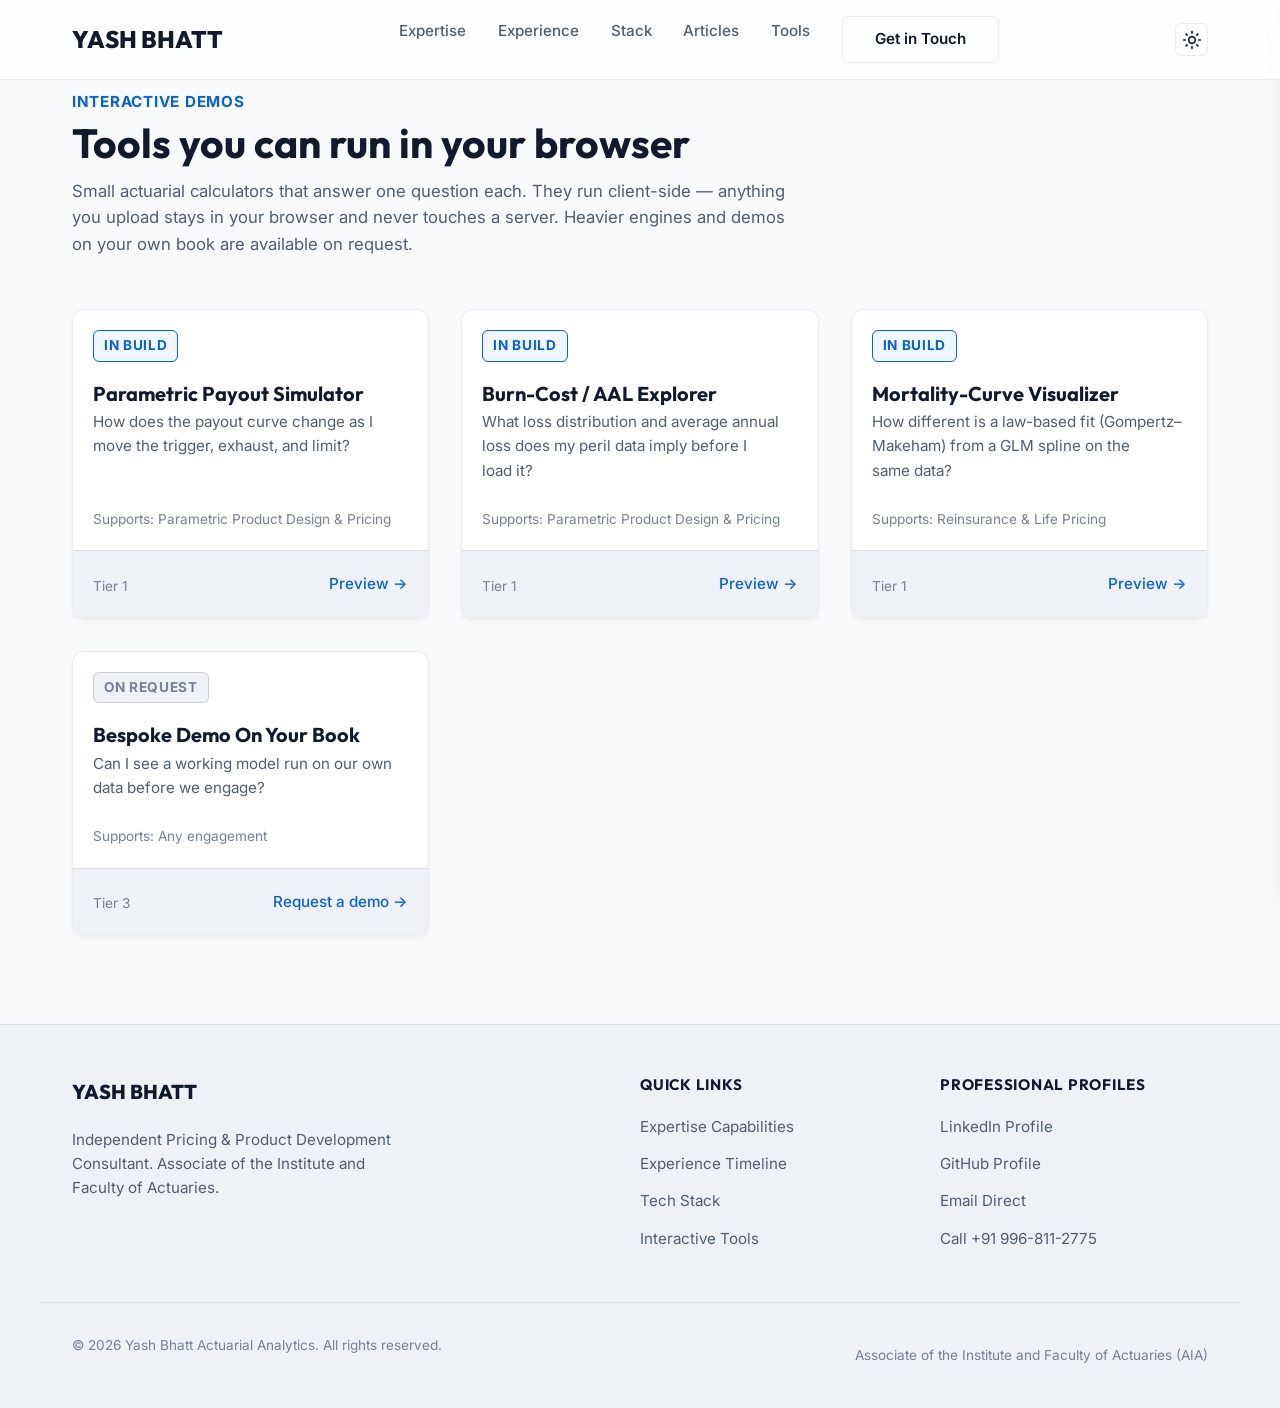
==== tools/index.html @ 8be27865 "update" ====
<!DOCTYPE html>
<html lang="en">
<head>
  <meta charset="UTF-8">
  <meta name="viewport" content="width=device-width, initial-scale=1.0">
  <meta name="description" content="Interactive actuarial demos by Yash Bhatt — parametric payout simulation, burn-cost/AAL exploration, and mortality-curve fitting. Client-side tools that run in your browser.">
  <title>Tools — Interactive Actuarial Demos | Yash Bhatt</title>

  <!-- CSS Stylesheet Modules -->
  <link rel="stylesheet" href="../css/variables.css?v=1.4">
  <link rel="stylesheet" href="../css/base.css?v=1.4">
  <link rel="stylesheet" href="../css/layout.css?v=1.4">
  <link rel="stylesheet" href="../css/components.css?v=1.4">
  <link rel="stylesheet" href="../css/animations.css?v=1.4">
  <link rel="stylesheet" href="../css/tools.css?v=1.0">
</head>
<body>

  <!-- Scroll Progress Indicator -->
  <div class="scroll-progress-bar" id="progressBar"></div>

  <!-- Header Section -->
  <header class="header" id="header">
    <div class="container nav">
      <a href="../index.html#hero" class="logo" aria-label="Yash Bhatt Home">
        YASH BHATT
      </a>

      <!-- Desktop Navigation Links -->
      <nav aria-label="Primary Navigation">
        <ul class="nav-list">
          <li><a href="../index.html#about" class="nav-link">Expertise</a></li>
          <li><a href="../index.html#experience" class="nav-link">Experience</a></li>
          <li><a href="../index.html#skills" class="nav-link">Stack</a></li>
          <li><a href="../index.html#insights" class="nav-link">Articles</a></li>
          <li><a href="index.html" class="nav-link active">Tools</a></li>
          <li><a href="../index.html#contact" class="nav-link btn btn-secondary">Get in Touch</a></li>
        </ul>
      </nav>

      <!-- Theme Toggle & Hamburger -->
      <div class="flex-center" style="gap: var(--spacing-md);">
        <button class="theme-toggle" id="themeToggle" aria-label="Toggle Theme" style="cursor: pointer; padding: var(--spacing-xs); display: flex; align-items: center; border-radius: var(--radius-sm); border: 1px solid var(--color-surface-border);">
          <svg class="sun-icon" width="20" height="20" viewBox="0 0 24 24" fill="none" stroke="currentColor" stroke-width="2" stroke-linecap="round" stroke-linejoin="round" style="display: var(--sun-display, block); color: var(--color-text-primary);">
            <circle cx="12" cy="12" r="4"></circle>
            <path d="M12 2v2M12 20v2M4.93 4.93l1.41 1.41M17.66 17.66l1.41 1.41M2 12h2M20 12h2M6.34 17.66l-1.41 1.41M19.07 4.93l-1.41 1.41"></path>
          </svg>
          <svg class="moon-icon" width="20" height="20" viewBox="0 0 24 24" fill="none" stroke="currentColor" stroke-width="2" stroke-linecap="round" stroke-linejoin="round" style="display: var(--moon-display, none); color: var(--color-text-primary);">
            <path d="M21 12.79A9 9 0 1 1 11.21 3 7 7 0 0 0 21 12.79z"></path>
          </svg>
        </button>

        <button class="menu-btn" id="menuBtn" aria-expanded="false" aria-controls="mobileMenu" aria-label="Open menu">
          <span class="menu-btn-bar"></span>
          <span class="menu-btn-bar"></span>
          <span class="menu-btn-bar"></span>
        </button>
      </div>
    </div>
  </header>

  <!-- Mobile Overlay Navigation -->
  <div class="mobile-menu" id="mobileMenu">
    <nav aria-label="Mobile Navigation">
      <ul class="mobile-nav-list">
        <li><a href="../index.html#about" class="mobile-nav-link">Expertise</a></li>
        <li><a href="../index.html#experience" class="mobile-nav-link">Experience</a></li>
        <li><a href="../index.html#skills" class="mobile-nav-link">Stack</a></li>
        <li><a href="../index.html#insights" class="mobile-nav-link">Articles</a></li>
        <li><a href="index.html" class="mobile-nav-link">Tools</a></li>
        <li><a href="../index.html#contact" class="mobile-nav-link">Contact</a></li>
      </ul>
    </nav>
  </div>

  <main>
    <section class="section" id="tools">
      <div class="container">
        <div style="max-width: 720px; margin-bottom: var(--spacing-xl);">
          <span style="color: var(--color-accent); font-weight: 700; font-size: var(--font-size-sm); text-transform: uppercase; letter-spacing: 0.05em;">Interactive demos</span>
          <h1 style="font-size: var(--font-size-xxl); margin-block: var(--spacing-xs) var(--spacing-sm);">Tools you can run in your browser</h1>
          <p style="color: var(--color-text-secondary);">
            Small actuarial calculators that answer one question each. They run client-side —
            anything you upload stays in your browser and never touches a server. Heavier engines
            and demos on your own book are available on request.
          </p>
        </div>

        <!-- Grid is rendered from tools.json by tools.js -->
        <div class="grid grid-3" id="tools-grid">
          <noscript>
            <p style="color: var(--color-text-secondary);">
              These tools need JavaScript. Meanwhile, you can
              <a href="../index.html#contact" class="btn-link">request a demo</a>.
            </p>
          </noscript>
        </div>
      </div>
    </section>
  </main>

  <!-- Footer Section -->
  <footer class="footer">
    <div class="container footer-grid grid">
      <div class="footer-brand">
        <a href="../index.html#hero" class="logo" style="font-size: var(--font-size-md);">
          YASH BHATT
        </a>
        <p class="footer-brand-text">
          Independent Pricing & Product Development Consultant. Associate of the Institute and Faculty of Actuaries.
        </p>
      </div>

      <div>
        <h3 class="footer-links-title">Quick Links</h3>
        <ul class="footer-links-list">
          <li><a href="../index.html#about" class="footer-link">Expertise Capabilities</a></li>
          <li><a href="../index.html#experience" class="footer-link">Experience Timeline</a></li>
          <li><a href="../index.html#skills" class="footer-link">Tech Stack</a></li>
          <li><a href="index.html" class="footer-link">Interactive Tools</a></li>
        </ul>
      </div>

      <div>
        <h3 class="footer-links-title">Professional Profiles</h3>
        <ul class="footer-links-list">
          <li><a href="https://linkedin.com/in/yashbhatt28" class="footer-link" target="_blank" rel="noopener">LinkedIn Profile</a></li>
          <li><a href="https://github.com/yash-bhatt" class="footer-link" target="_blank" rel="noopener">GitHub Profile</a></li>
          <li><a href="mailto:b.yash289@gmail.com" class="footer-link">Email Direct</a></li>
          <li><a href="tel:+919968112775" class="footer-link">Call +91 996-811-2775</a></li>
        </ul>
      </div>
    </div>

    <div class="container footer-bottom">
      <p>&copy; <span id="currentYear">2026</span> Yash Bhatt Actuarial Analytics. All rights reserved.</p>
      <p>Associate of the Institute and Faculty of Actuaries (AIA)</p>
    </div>
  </footer>

  <!-- Scripts -->
  <script src="../js/main.js?v=1.4"></script>
  <script src="../js/scroll-effects.js?v=1.4"></script>
  <script src="tools.js?v=1.0"></script>
</body>
</html>
---- css/variables.css ----
/* Google Fonts Import */
@import url('https://fonts.googleapis.com/css2?family=Inter:wght@300;400;500;600;700&family=Outfit:wght@300;400;500;600;700;800&display=swap');

@layer base {
  :root {
    /* Color Scheme Configuration */
    color-scheme: light dark;

    /* Base Colors - Defined per mode dynamically using light-dark() */
    --color-bg: light-dark(hsl(210, 40%, 98%), hsl(224, 60%, 4%));
    --color-bg-alt: light-dark(hsl(210, 30%, 95%), hsl(224, 45%, 8%));
    --color-surface: light-dark(hsl(0, 0%, 100%), hsl(222, 35%, 11%));
    --color-surface-hover: light-dark(hsl(210, 20%, 96%), hsl(222, 30%, 15%));
    --color-surface-border: light-dark(hsla(222, 47%, 11%, 0.08), hsla(210, 40%, 98%, 0.08));
    --color-surface-border-hover: light-dark(hsla(222, 47%, 11%, 0.15), hsla(210, 40%, 98%, 0.18));
    
    /* Hero Gradient Overlay Colors */
    --color-overlay-start: light-dark(rgba(240, 244, 248, 0.95), rgba(11, 19, 43, 0.95));
    --color-overlay-mid: light-dark(rgba(240, 244, 248, 0.85), rgba(11, 19, 43, 0.85));
    --color-overlay-end: light-dark(rgba(240, 244, 248, 0.3), rgba(11, 19, 43, 0.3));

    /* Text Colors */
    --color-text-primary: light-dark(hsl(222, 47%, 12%), hsl(210, 40%, 98%));
    --color-text-secondary: light-dark(hsl(215, 16%, 38%), hsl(215, 20%, 75%));
    --color-text-muted: light-dark(hsl(215, 12%, 52%), hsl(215, 14%, 55%));

    /* Brand / Accent Colors */
    --color-accent: light-dark(hsl(215, 95%, 45%), hsl(195, 100%, 45%));
    --color-accent-hover: light-dark(hsl(215, 95%, 38%), hsl(195, 100%, 55%));
    --color-accent-subtle: light-dark(hsla(215, 95%, 45%, 0.06), hsla(195, 100%, 45%, 0.08));
    --color-accent-glow: light-dark(hsla(215, 95%, 45%, 0.12), hsla(195, 100%, 45%, 0.25));

    /* Success / Alerts */
    --color-success: light-dark(hsl(142, 70%, 35%), hsl(142, 72%, 40%));
    --color-success-bg: light-dark(hsl(142, 70%, 95%), hsl(142, 72%, 10%));
    --color-error: light-dark(hsl(0, 80%, 45%), hsl(0, 84%, 60%));

    /* Typography Hierarchy */
    --font-heading: 'Outfit', system-ui, -apple-system, BlinkMacSystemFont, "Segoe UI", Roboto, sans-serif;
    --font-body: 'Inter', system-ui, -apple-system, BlinkMacSystemFont, "Segoe UI", Roboto, sans-serif;

    /* Responsive Font Sizes using clamp() */
    --font-size-xs: clamp(0.75rem, 0.7rem + 0.2vw, 0.85rem);
    --font-size-sm: clamp(0.85rem, 0.8rem + 0.25vw, 0.95rem);
    --font-size-base: clamp(0.95rem, 0.9rem + 0.3vw, 1.05rem);
    --font-size-md: clamp(1.1rem, 1rem + 0.4vw, 1.25rem);
    --font-size-lg: clamp(1.25rem, 1.15rem + 0.5vw, 1.5rem);
    --font-size-xl: clamp(1.5rem, 1.35rem + 0.75vw, 1.85rem);
    --font-size-xxl: clamp(2rem, 1.75rem + 1vw, 2.75rem);
    --font-size-display: clamp(2.5rem, 2rem + 2.5vw, 4.5rem);

    /* Line Heights */
    --line-height-heading: 1.15;
    --line-height-body: 1.6;
    --line-height-code: 1.5;

    /* Spacing System (fluid) */
    --spacing-xs: clamp(0.25rem, 0.2rem + 0.2vw, 0.35rem);
    --spacing-sm: clamp(0.5rem, 0.4rem + 0.3vw, 0.75rem);
    --spacing-md: clamp(1rem, 0.85rem + 0.5vw, 1.25rem);
    --spacing-lg: clamp(1.5rem, 1.35rem + 0.8vw, 2rem);
    --spacing-xl: clamp(2.5rem, 2.2rem + 1.2vw, 3.5rem);
    --spacing-xxl: clamp(4rem, 3.5rem + 2.5vw, 6.5rem);
    --section-padding: clamp(3.5rem, 5vw + 1.5rem, 7.5rem);

    /* Borders & Radius */
    --radius-sm: 6px;
    --radius-md: 12px;
    --radius-lg: 20px;
    --radius-xl: 32px;
    --radius-round: 9999px;

    /* Soft Premium Shadows (Layered for realism) */
    --shadow-sm: 0 2px 4px light-dark(rgba(0, 0, 0, 0.04), rgba(0, 0, 0, 0.15));
    --shadow-md: 0 4px 10px light-dark(rgba(0, 0, 0, 0.05), rgba(0, 0, 0, 0.2)),
                 0 1px 3px light-dark(rgba(0, 0, 0, 0.03), rgba(0, 0, 0, 0.1));
    --shadow-lg: 0 10px 25px -5px light-dark(rgba(0, 0, 0, 0.08), rgba(0, 0, 0, 0.35)),
                 0 8px 12px -6px light-dark(rgba(0, 0, 0, 0.03), rgba(0, 0, 0, 0.15));
    --shadow-inset: inset 0 1px 2px light-dark(rgba(0, 0, 0, 0.05), rgba(255, 255, 255, 0.03));
    --shadow-accent-glow: 0 0 20px -5px var(--color-accent-glow);

    /* Durations & Easings */
    --transition-fast: 0.15s cubic-bezier(0.4, 0, 0.2, 1);
    --transition-normal: 0.3s cubic-bezier(0.4, 0, 0.2, 1);
    --transition-slow: 0.5s cubic-bezier(0.4, 0, 0.2, 1);
    --transition-bounce: 0.4s cubic-bezier(0.34, 1.56, 0.64, 1);

    /* Page Constraints */
    --max-width-content: 1200px;
    --max-width-narrow: 800px;
    --header-height: 80px;
  }
}
---- css/base.css ----
@layer base {
  /* Box sizing rules & smooth scrolling */
  *, *::before, *::after {
    box-sizing: border-box;
  }

  html {
    scroll-behavior: smooth;
    -webkit-text-size-adjust: 100%;
    /* Enables standard light/dark modes for browser controls */
    color-scheme: light dark;
  }

  body {
    margin: 0;
    padding: 0;
    font-family: var(--font-body);
    font-size: var(--font-size-base);
    line-height: var(--line-height-body);
    background-color: var(--color-bg);
    color: var(--color-text-primary);
    text-rendering: optimizeLegibility;
    -webkit-font-smoothing: antialiased;
    -moz-osx-font-smoothing: grayscale;
    overflow-x: hidden;
    transition: background-color var(--transition-normal), color var(--transition-normal);
  }

  /* Custom Selection styling */
  ::selection {
    background-color: var(--color-accent);
    color: light-dark(hsl(0, 0%, 100%), hsl(224, 60%, 4%));
  }

  /* Scrollbar Customization */
  body {
    scrollbar-color: var(--color-text-muted) var(--color-bg-alt);
    scrollbar-width: thin;
  }

  /* Focus Management (Accessible and visually clean) */
  :focus {
    outline: none; /* Fallback for legacy browsers */
  }

  :focus-visible {
    outline: 2px solid var(--color-accent);
    outline-offset: 4px;
  }

  /* Ensure text wrapping handles paragraphs and headlines elegantly */
  h1, h2, h3, h4, h5, h6 {
    margin-block-start: 0;
    margin-block-end: 0;
    font-family: var(--font-heading);
    color: var(--color-text-primary);
    line-height: var(--line-height-heading);
    font-weight: 700;
    text-wrap: balance; /* Prevent awkward single-word wraps for headings */
  }

  p {
    margin-block-start: 0;
    margin-block-end: var(--spacing-md);
    text-wrap: pretty; /* Eliminate orphans in body text paragraphs */
  }

  p:last-child {
    margin-block-end: 0;
  }

  /* Lists resetting */
  ul, ol {
    margin-block-start: 0;
    margin-block-end: 0;
    padding-inline-start: 0;
    list-style: none;
  }

  /* Anchors and buttons */
  a {
    color: var(--color-accent);
    text-decoration: none;
    transition: color var(--transition-fast), background-color var(--transition-fast);
  }

  a:hover {
    color: var(--color-accent-hover);
  }

  button, input, select, textarea {
    font-family: inherit;
    font-size: inherit;
    line-height: inherit;
    color: inherit;
    background: transparent;
    border: none;
    padding: 0;
    margin: 0;
  }

  /* Image defaults to prevent layout shifts and cover properly */
  img, svg, video {
    display: block;
    max-inline-size: 100%;
    block-size: auto;
    aspect-ratio: attr(width) / attr(height);
  }

  /* High Contrast / Forced Colors Mode Fallbacks */
  @media (forced-colors: active) {
    :focus-visible {
      outline: 2px solid Highlight;
      outline-offset: 4px;
    }
    
    a {
      color: LinkText;
      text-decoration: underline;
    }

    button {
      border: 1px solid ButtonText;
    }
  }

  /* Accessible Offscreen helper (SR-only) */
  .sr-only {
    position: absolute;
    width: 1px;
    height: 1px;
    padding: 0;
    margin: -1px;
    overflow: hidden;
    clip: rect(0, 0, 0, 0);
    white-space: nowrap;
    border: 0;
  }
}
---- css/layout.css ----
@layer layout {
  /* Layout Containers */
  .container {
    width: 100%;
    max-width: var(--max-width-content);
    margin-inline: auto;
    padding-inline: var(--spacing-lg);
  }

  .container-narrow {
    width: 100%;
    max-width: var(--max-width-narrow);
    margin-inline: auto;
    padding-inline: var(--spacing-lg);
  }

  /* Section Styling */
  .section {
    padding-block: var(--section-padding);
    position: relative;
  }

  .section-alt {
    background-color: var(--color-bg-alt);
  }

  /* Grid Layout utilities */
  .grid {
    display: grid;
    gap: var(--spacing-lg);
  }

  .grid-2 {
    grid-template-columns: 1fr;
  }

  .grid-3 {
    grid-template-columns: 1fr;
  }

  .grid-4 {
    grid-template-columns: 1fr;
  }

  /* Flex utilities */
  .flex-between {
    display: flex;
    justify-content: space-between;
    align-items: center;
    gap: var(--spacing-md);
  }

  .flex-center {
    display: flex;
    justify-content: center;
    align-items: center;
    gap: var(--spacing-md);
  }

  /* Header / Navigation Layout (Sticky Glassmorphic) */
  .header {
    position: fixed;
    top: 0;
    left: 0;
    width: 100%;
    height: var(--header-height);
    z-index: 100;
    background-color: light-dark(rgba(255, 255, 255, 0.75), rgba(11, 19, 43, 0.75));
    backdrop-filter: blur(12px) saturate(180%);
    border-bottom: 1px solid var(--color-surface-border);
    transition: background-color var(--transition-normal), border-color var(--transition-normal), height var(--transition-normal);
  }

  .header-scrolled {
    height: 70px;
    box-shadow: var(--shadow-sm);
  }

  .nav {
    height: 100%;
    display: flex;
    justify-content: space-between;
    align-items: center;
  }

  .logo {
    font-family: var(--font-heading);
    font-weight: 800;
    font-size: var(--font-size-lg);
    color: var(--color-text-primary);
    display: flex;
    align-items: center;
    gap: var(--spacing-xs);
  }

  .logo-accent {
    color: var(--color-accent);
  }

  .nav-list {
    display: none; /* Hidden on mobile by default */
    gap: var(--spacing-lg);
  }

  .nav-link {
    font-family: var(--font-body);
    font-weight: 500;
    font-size: var(--font-size-sm);
    color: var(--color-text-secondary);
    position: relative;
    padding-block: var(--spacing-xs);
  }

  .nav-link:hover, .nav-link.active {
    color: var(--color-accent);
  }

  /* Decorative underline hover effect */
  .nav-link::after {
    content: '';
    position: absolute;
    bottom: 0;
    left: 0;
    width: 100%;
    height: 2px;
    background-color: var(--color-accent);
    transform: scaleX(0);
    transform-origin: right;
    transition: transform var(--transition-normal);
  }

  .nav-link:hover::after, .nav-link.active::after {
    transform: scaleX(1);
    transform-origin: left;
  }

  /* Hamburger Menu Button */
  .menu-btn {
    display: flex;
    flex-direction: column;
    justify-content: space-between;
    width: 24px;
    height: 18px;
    cursor: pointer;
    z-index: 101;
  }

  .menu-btn-bar {
    width: 100%;
    height: 2px;
    background-color: var(--color-text-primary);
    transition: transform var(--transition-normal), opacity var(--transition-normal);
  }

  /* Mobile Slide-over navigation */
  .mobile-menu {
    position: fixed;
    top: 0;
    right: 0;
    width: 100%;
    height: 100dvh;
    background-color: var(--color-surface);
    z-index: 99;
    transform: translateX(100%);
    transition: transform var(--transition-bounce);
    display: flex;
    flex-direction: column;
    justify-content: center;
    align-items: center;
    gap: var(--spacing-xl);
    padding: var(--spacing-xl);
    box-shadow: var(--shadow-lg);
  }

  .mobile-menu.open {
    transform: translateX(0);
  }

  .mobile-nav-list {
    display: flex;
    flex-direction: column;
    align-items: center;
    gap: var(--spacing-lg);
  }

  .mobile-nav-link {
    font-family: var(--font-heading);
    font-size: var(--font-size-lg);
    font-weight: 600;
    color: var(--color-text-primary);
  }

  /* Setup container queries for responsive grid-items */
  .grid-container {
    container-type: inline-size;
  }

  /* Media Queries for Desktop layout */
  @media (min-width: 768px) {
    .nav-list {
      display: flex;
    }

    .menu-btn {
      display: none;
    }

    .grid-2 {
      grid-template-columns: repeat(2, 1fr);
    }

    .grid-3 {
      grid-template-columns: repeat(3, 1fr);
    }

    .grid-4 {
      grid-template-columns: repeat(2, 1fr);
    }
  }

  @media (min-width: 1024px) {
    .grid-4 {
      grid-template-columns: repeat(4, 1fr);
    }
  }

  /* Footer Section Layout */
  .footer {
    background-color: var(--color-bg-alt);
    border-top: 1px solid var(--color-surface-border);
    padding-block: var(--spacing-xl) var(--spacing-lg);
  }

  .footer-grid {
    grid-template-columns: 1fr;
    margin-bottom: var(--spacing-xl);
  }

  @media (min-width: 768px) {
    .footer-grid {
      grid-template-columns: 2fr 1fr 1fr;
    }
  }

  .footer-brand {
    display: flex;
    flex-direction: column;
    gap: var(--spacing-md);
  }

  .footer-brand-text {
    font-size: var(--font-size-sm);
    color: var(--color-text-secondary);
    max-width: 320px;
  }

  .footer-links-title {
    font-size: var(--font-size-sm);
    font-weight: 700;
    text-transform: uppercase;
    letter-spacing: 0.05em;
    color: var(--color-text-primary);
    margin-bottom: var(--spacing-md);
  }

  .footer-links-list {
    display: flex;
    flex-direction: column;
    gap: var(--spacing-sm);
  }

  .footer-link {
    font-size: var(--font-size-sm);
    color: var(--color-text-secondary);
  }

  .footer-link:hover {
    color: var(--color-accent);
  }

  .footer-bottom {
    border-top: 1px solid var(--color-surface-border);
    padding-top: var(--spacing-lg);
    font-size: var(--font-size-xs);
    color: var(--color-text-muted);
    text-align: center;
  }

  @media (min-width: 768px) {
    .footer-bottom {
      display: flex;
      justify-content: space-between;
      align-items: center;
      text-align: left;
    }
  }

  /* Background Carousel styling */
  .hero-carousel-container {
    position: absolute;
    top: 0;
    left: 0;
    width: 100%;
    height: 100%;
    z-index: 1;
    overflow: hidden;
  }

  .hero-slide {
    position: absolute;
    top: 0;
    left: 0;
    width: 100%;
    height: 100%;
    background-size: cover;
    background-position: center;
    background-repeat: no-repeat;
    background-color: var(--color-bg-alt);
    opacity: 0;
    transition: opacity 1.5s ease-in-out;
    z-index: 1;
  }

  .hero-slide.outgoing {
    opacity: 1;
    z-index: 1;
  }

  .hero-slide.active {
    opacity: 1;
    z-index: 2;
  }
}

/* ==========================================================================
   Header Dropdown Menu Styles
   ========================================================================== */
.nav-list li {
  position: relative;
}

.dropdown-menu {
  position: absolute;
  top: 100%;
  left: 50%;
  transform: translateX(-50%) translateY(10px);
  background-color: var(--color-surface);
  border: 1px solid var(--color-surface-border);
  border-radius: var(--radius-sm);
  padding: var(--spacing-xs) 0;
  min-width: 250px;
  box-shadow: var(--shadow-lg);
  opacity: 0;
  visibility: hidden;
  transition: opacity 0.2s ease, transform 0.2s ease, visibility 0.2s;
  z-index: 100;
  list-style: none;
  margin: 0;
}

.nav-list li:hover .dropdown-menu,
.nav-list li:focus-within .dropdown-menu {
  opacity: 1;
  visibility: visible;
  transform: translateX(-50%) translateY(0);
}

.dropdown-item {
  display: block;
  padding: var(--spacing-xs) var(--spacing-md);
  color: var(--color-text-secondary);
  font-size: var(--font-size-xs);
  text-decoration: none;
  font-weight: 500;
  transition: background-color 0.2s, color 0.2s;
  text-align: left;
  white-space: nowrap;
}

.dropdown-item:hover,
.dropdown-item:focus {
  background-color: var(--color-accent-subtle);
  color: var(--color-accent);
}

.dropdown-toggle::after {
  content: ' ▾';
  font-size: 0.85em;
  color: var(--color-text-muted);
  transition: color 0.2s;
}

.dropdown-toggle:hover::after {
  color: var(--color-accent);
}
---- css/components.css ----
@layer components {
  /* ==========================================================================
     Buttons
     ========================================================================== */
  .btn {
    display: inline-flex;
    align-items: center;
    justify-content: center;
    gap: var(--spacing-sm);
    padding: var(--spacing-sm) var(--spacing-lg);
    font-size: var(--font-size-sm);
    font-weight: 600;
    border-radius: var(--radius-sm);
    cursor: pointer;
    transition: transform var(--transition-fast), background-color var(--transition-fast), border-color var(--transition-fast), box-shadow var(--transition-fast);
    text-align: center;
    user-select: none;
    border: 1px solid transparent;
  }

  .btn:active {
    transform: scale(0.98);
  }

  .btn-primary {
    background-color: var(--color-accent);
    color: light-dark(hsl(0, 0%, 100%), hsl(224, 60%, 4%));
  }

  .btn-primary:hover {
    background-color: var(--color-accent-hover);
    color: light-dark(hsl(0, 0%, 100%), hsl(224, 60%, 4%));
    box-shadow: var(--shadow-accent-glow);
  }

  .btn-secondary {
    background-color: transparent;
    border-color: var(--color-surface-border);
    color: var(--color-text-primary);
  }

  .btn-secondary:hover {
    background-color: var(--color-bg-alt);
    border-color: var(--color-text-secondary);
  }

  .btn-link {
    color: var(--color-accent);
    padding: 0;
    font-weight: 500;
    border-radius: 0;
  }

  .btn-link:hover {
    color: var(--color-accent-hover);
    text-decoration: underline;
  }

  /* ==========================================================================
     Cards & Glassmorphism
     ========================================================================== */
  .card {
    background-color: var(--color-surface);
    border: 1px solid var(--color-surface-border);
    border-radius: var(--radius-md);
    padding: var(--spacing-lg);
    box-shadow: var(--shadow-sm);
    transition: transform var(--transition-normal), border-color var(--transition-normal), box-shadow var(--transition-normal);
  }

  .card:hover {
    border-color: var(--color-surface-border-hover);
    box-shadow: var(--shadow-md);
  }

  .glass-card {
    background: light-dark(rgba(255, 255, 255, 0.7), rgba(28, 37, 65, 0.45));
    backdrop-filter: blur(16px) saturate(180%);
    -webkit-backdrop-filter: blur(16px) saturate(180%);
    border: 1px solid var(--color-surface-border);
    border-radius: var(--radius-lg);
    padding: var(--spacing-xl);
    box-shadow: var(--shadow-md);
    transition: transform var(--transition-normal), border-color var(--transition-normal), box-shadow var(--transition-normal);
  }

  .glass-card:hover {
    border-color: var(--color-accent);
    box-shadow: var(--shadow-lg), var(--shadow-accent-glow);
    transform: translateY(-2px);
  }

  /* ==========================================================================
     Timeline (Career Trajectory)
     ========================================================================== */
  .timeline-container {
    position: relative;
    padding-inline-start: var(--spacing-xl);
    border-inline-start: 2px solid var(--color-surface-border);
    display: flex;
    flex-direction: column;
    gap: var(--spacing-xl);
  }

  .timeline-item {
    position: relative;
  }

  .timeline-dot {
    position: absolute;
    top: 6px;
    left: calc(-1 * var(--spacing-xl) - 7px);
    width: 12px;
    height: 12px;
    border-radius: var(--radius-round);
    background-color: var(--color-bg);
    border: 2px solid var(--color-text-secondary);
    transition: background-color var(--transition-normal), border-color var(--transition-normal);
    z-index: 2;
  }

  .timeline-item:hover .timeline-dot,
  .timeline-item.active .timeline-dot {
    border-color: var(--color-accent);
    background-color: var(--color-accent);
  }

  .timeline-header {
    display: flex;
    flex-direction: column;
    gap: var(--spacing-xs);
    margin-bottom: var(--spacing-md);
  }

  @media (min-width: 768px) {
    .timeline-header {
      flex-direction: row;
      justify-content: space-between;
      align-items: baseline;
    }
  }

  .timeline-title {
    font-size: var(--font-size-md);
    font-weight: 700;
  }

  .timeline-meta {
    display: flex;
    align-items: center;
    gap: var(--spacing-sm);
    font-size: var(--font-size-sm);
    color: var(--color-text-secondary);
  }

  .timeline-date {
    background-color: var(--color-accent-subtle);
    color: var(--color-accent);
    font-size: var(--font-size-xs);
    font-weight: 600;
    padding: var(--spacing-xs) var(--spacing-sm);
    border-radius: var(--radius-sm);
    white-space: nowrap;
  }

  .timeline-content {
    color: var(--color-text-secondary);
    font-size: var(--font-size-sm);
  }

  .timeline-bullet-list {
    margin-top: var(--spacing-sm);
    padding-inline-start: var(--spacing-md);
    list-style-type: disc;
    display: flex;
    flex-direction: column;
    gap: var(--spacing-xs);
  }

  .timeline-bullet-list li {
    line-height: var(--line-height-body);
  }

  /* ==========================================================================
     Tech Stack Grid
     ========================================================================== */
  .tech-category-title {
    font-size: var(--font-size-md);
    font-weight: 700;
    margin-bottom: var(--spacing-md);
    color: var(--color-text-primary);
    border-bottom: 2px solid var(--color-surface-border);
    padding-bottom: var(--spacing-xs);
  }

  .tech-grid-items {
    display: grid;
    grid-template-columns: repeat(auto-fill, minmax(120px, 1fr));
    gap: var(--spacing-md);
  }

  .tech-card {
    display: flex;
    flex-direction: column;
    align-items: center;
    justify-content: center;
    gap: var(--spacing-sm);
    background-color: var(--color-surface);
    border: 1px solid var(--color-surface-border);
    border-radius: var(--radius-md);
    padding: var(--spacing-md);
    text-align: center;
    transition: transform var(--transition-bounce), border-color var(--transition-normal), box-shadow var(--transition-normal);
  }

  .tech-card:hover {
    transform: translateY(-4px) scale(1.03);
    border-color: var(--color-accent);
    box-shadow: var(--shadow-md), var(--shadow-accent-glow);
  }

  .tech-icon {
    width: 48px;
    height: 48px;
    object-fit: contain;
    transition: filter var(--transition-normal);
  }

  /* Accent hover colorized logos */
  .tech-card:hover .tech-icon {
    filter: drop-shadow(0 0 4px var(--color-accent-glow));
  }

  .tech-name {
    font-size: var(--font-size-sm);
    font-weight: 500;
    color: var(--color-text-primary);
  }

  /* ==========================================================================
     Client Logo Slider / Grid
     ========================================================================== */
  .client-logo-wrapper {
    display: flex;
    flex-wrap: wrap;
    justify-content: center;
    align-items: center;
    gap: var(--spacing-xl);
    padding-block: var(--spacing-md);
  }

  .client-logo-card {
    display: flex;
    align-items: center;
    justify-content: center;
    height: 100px;
    width: 280px;
    transition: transform var(--transition-normal);
  }

  .client-logo-card:hover {
    transform: scale(1.05);
  }

  .client-logo-svg {
    max-width: 100%;
    max-height: 100%;
    fill: var(--color-text-muted);
    transition: fill var(--transition-normal);
  }

  .client-logo-card:hover .client-logo-svg {
    fill: var(--color-text-primary);
  }

  .client-logo-img {
    max-width: 100%;
    max-height: 100%;
    height: 70px;
    width: auto;
    object-fit: contain;
    transition: transform var(--transition-normal), filter var(--transition-normal), opacity var(--transition-normal);
    opacity: 0.9;
  }

  .client-logo-card:hover .client-logo-img {
    opacity: 1;
    filter: drop-shadow(0 2px 8px var(--color-accent-glow));
  }

  /* ==========================================================================
     Metrics Counter Card
     ========================================================================== */
  .metric-card {
    text-align: center;
    background-color: var(--color-surface);
    border: 1px solid var(--color-surface-border);
    border-radius: var(--radius-md);
    padding: var(--spacing-xl) var(--spacing-lg);
    box-shadow: var(--shadow-sm);
    transition: transform var(--transition-normal), border-color var(--transition-normal);
  }

  .metric-card:hover {
    border-color: var(--color-accent);
    transform: translateY(-2px);
  }

  .metric-number {
    font-family: var(--font-heading);
    font-size: var(--font-size-xxl);
    font-weight: 800;
    color: var(--color-accent);
    line-height: 1;
    margin-bottom: var(--spacing-xs);
  }

  .metric-label {
    font-size: var(--font-size-sm);
    font-weight: 600;
    color: var(--color-text-primary);
    margin-bottom: var(--spacing-xs);
  }

  .metric-desc {
    font-size: var(--font-size-xs);
    color: var(--color-text-secondary);
  }

  /* ==========================================================================
     LinkedIn Featured Insights
     ========================================================================== */
  .insight-card {
    display: flex;
    flex-direction: column;
    background-color: var(--color-surface);
    border: 1px solid var(--color-surface-border);
    border-radius: var(--radius-md);
    overflow: hidden;
    height: 100%;
    box-shadow: var(--shadow-sm);
    transition: transform var(--transition-normal), border-color var(--transition-normal), box-shadow var(--transition-normal);
  }

  .insight-card:hover {
    transform: translateY(-4px);
    border-color: var(--color-accent);
    box-shadow: var(--shadow-md), var(--shadow-accent-glow);
  }

  .insight-badge {
    background-color: var(--color-bg-alt);
    color: var(--color-text-secondary);
    font-size: var(--font-size-xs);
    font-weight: 600;
    padding: var(--spacing-xs) var(--spacing-sm);
    align-self: flex-start;
    border-radius: var(--radius-sm);
    margin: var(--spacing-md) var(--spacing-md) 0 var(--spacing-md);
  }

  .insight-content {
    padding: var(--spacing-md);
    flex-grow: 1;
    display: flex;
    flex-direction: column;
    gap: var(--spacing-xs);
  }

  .insight-title {
    font-size: var(--font-size-md);
    font-weight: 700;
    line-height: var(--line-height-heading);
    color: var(--color-text-primary);
  }

  .insight-excerpt {
    font-size: var(--font-size-sm);
    color: var(--color-text-secondary);
    line-height: var(--line-height-body);
  }

  .insight-footer {
    padding: var(--spacing-md);
    border-top: 1px solid var(--color-surface-border);
    display: flex;
    justify-content: space-between;
    align-items: center;
    background-color: var(--color-bg-alt);
  }

  .insight-date {
    font-size: var(--font-size-xs);
    color: var(--color-text-muted);
  }

  /* ==========================================================================
     Contact Form Controls
     ========================================================================== */
  .contact-form {
    display: flex;
    flex-direction: column;
    gap: var(--spacing-md);
  }

  .form-group {
    display: flex;
    flex-direction: column;
    gap: var(--spacing-xs);
  }

  .form-label {
    font-size: var(--font-size-xs);
    font-weight: 600;
    text-transform: uppercase;
    letter-spacing: 0.05em;
    color: var(--color-text-secondary);
  }

  .form-control {
    background-color: var(--color-bg-alt);
    border: 1px solid var(--color-surface-border);
    border-radius: var(--radius-sm);
    padding: var(--spacing-sm) var(--spacing-md);
    width: 100%;
    font-size: var(--font-size-base);
    color: var(--color-text-primary);
    transition: border-color var(--transition-fast), box-shadow var(--transition-fast);
  }

  .form-control:focus {
    border-color: var(--color-accent);
    outline: none;
    box-shadow: 0 0 0 3px var(--color-accent-glow);
  }

  /* Native Browser Validation Styling based on css_guide.md */
  .form-control:user-invalid {
    border-color: var(--color-error);
    box-shadow: 0 0 0 3px hsla(0, 80%, 45%, 0.15);
  }

  textarea.form-control {
    resize: vertical;
    min-height: 120px;
  }

  .form-alert {
    display: none;
    padding: var(--spacing-sm) var(--spacing-md);
    border-radius: var(--radius-sm);
    font-size: var(--font-size-sm);
    font-weight: 500;
    margin-top: var(--spacing-md);
    transition: opacity var(--transition-normal);
  }

  .form-alert-success {
    background-color: var(--color-success-bg);
    color: var(--color-success);
    border: 1px solid var(--color-success);
  }

  .form-alert-error {
    background-color: hsla(0, 80%, 45%, 0.08);
    color: var(--color-error);
    border: 1px solid var(--color-error);
  }

}
---- css/animations.css ----
@layer animations {
  /* ==========================================================================
     Keyframes
     ========================================================================== */
  @keyframes reveal-up {
    from {
      opacity: 0;
      transform: translateY(40px);
    }
    to {
      opacity: 1;
      transform: translateY(0);
    }
  }

  @keyframes fade-in {
    from {
      opacity: 0;
    }
    to {
      opacity: 1;
    }
  }

  @keyframes scroll-progress {
    from {
      transform: scaleX(0);
    }
    to {
      transform: scaleX(1);
    }
  }

  @keyframes marquee {
    from {
      transform: translateX(0);
    }
    to {
      transform: translateX(-50%);
    }
  }

  @keyframes pulse-soft {
    0%, 100% {
      opacity: 1;
      transform: scale(1);
    }
    50% {
      opacity: 0.8;
      transform: scale(0.98);
    }
  }

  /* ==========================================================================
     Scroll Progress Tracker (Top of Page)
     ========================================================================== */
  .scroll-progress-bar {
    position: fixed;
    top: 0;
    left: 0;
    width: 100%;
    height: 4px;
    background-color: var(--color-accent);
    transform-origin: left;
    z-index: 1000;
    transform: scaleX(0); /* Default fallback */
  }

  /* ==========================================================================
     Scroll-Driven Animations (Native CSS Timeline)
     ========================================================================== */
  @media (prefers-reduced-motion: no-preference) {
    /* Feature detection as per scroll-entry-exit-effects guidelines */
    @supports ((animation-timeline: view()) and (animation-range: entry)) {
      
      .scroll-reveal {
        animation: reveal-up auto linear backwards;
        animation-timeline: view();
        animation-range: entry 10% entry 60%;
      }

      .scroll-reveal-slow {
        animation: reveal-up auto linear backwards;
        animation-timeline: view();
        animation-range: entry 0% entry 80%;
      }

      .scroll-fade {
        animation: fade-in auto linear backwards;
        animation-timeline: view();
        animation-range: entry 10% entry 50%;
      }

      /* Track Scroll Progress natively on HTML element */
      .scroll-progress-bar {
        animation: scroll-progress auto linear forwards;
        animation-timeline: scroll();
      }
    }
  }

  /* ==========================================================================
     Micro-Interactions & Static Animations
     ========================================================================== */
  .animate-pulse-soft {
    animation: pulse-soft 3s infinite ease-in-out;
  }

  /* Hover card magnetic lifts */
  .hover-lift {
    transition: transform var(--transition-normal), box-shadow var(--transition-normal);
  }

  .hover-lift:hover {
    transform: translateY(-6px);
    box-shadow: var(--shadow-lg);
  }

  /* Marquee animation for client logo strip */
  .marquee-track {
    display: flex;
    width: max-content;
    gap: var(--spacing-xl);
    animation: marquee 30s linear infinite;
  }

  .marquee-track:hover {
    animation-play-state: paused;
  }

  /* ==========================================================================
     Accessibility & Reduced Motion Settings
     ========================================================================== */
  @media (prefers-reduced-motion: reduce) {
    * {
      animation-delay: 0s !important;
      animation-duration: 0s !important;
      animation-iteration-count: 1 !important;
      transition-duration: 0s !important;
      scroll-behavior: auto !important;
    }

    /* Keep simple non-moving fades for structure if necessary, or fully disable */
    .scroll-reveal, .scroll-reveal-slow, .scroll-fade {
      opacity: 1 !important;
      transform: none !important;
      animation: none !important;
    }

    .scroll-progress-bar {
      display: none;
    }
    
    .marquee-track {
      animation: none;
      flex-wrap: wrap;
      justify-content: center;
      width: 100%;
    }
  }
}
---- css/tools.css ----
/* ==========================================================================
   tools.css — styles scoped to the /tools/ section (Tools grid + tool pages)
   Loaded only by /tools/*.html. Uses design tokens from variables.css.
   ========================================================================== */

/* --- Tool card (grid item on the Tools landing page) ---------------------- */
.tool-card {
  display: flex;
  flex-direction: column;
  height: 100%;
  background-color: var(--color-surface);
  border: 1px solid var(--color-surface-border);
  border-radius: var(--radius-md);
  box-shadow: var(--shadow-sm);
  transition: transform var(--transition-normal), border-color var(--transition-normal), box-shadow var(--transition-normal);
}
.tool-card:hover {
  transform: translateY(-4px);
  border-color: var(--color-accent);
  box-shadow: var(--shadow-md), var(--shadow-accent-glow);
}
.tool-card-body {
  padding: var(--spacing-md);
  flex-grow: 1;
  display: flex;
  flex-direction: column;
  gap: var(--spacing-xs);
}
.tool-card-name {
  font-size: var(--font-size-md);
  font-weight: 700;
  line-height: var(--line-height-heading);
  color: var(--color-text-primary);
}
.tool-card-question {
  font-size: var(--font-size-sm);
  color: var(--color-text-secondary);
  line-height: var(--line-height-body);
}
.tool-card-offer {
  font-size: var(--font-size-xs);
  color: var(--color-text-muted);
  margin-top: auto;
}
.tool-card-footer {
  padding: var(--spacing-md);
  border-top: 1px solid var(--color-surface-border);
  display: flex;
  justify-content: space-between;
  align-items: center;
  background-color: var(--color-bg-alt);
}

/* --- Status badge --------------------------------------------------------- */
.tool-status {
  display: inline-block;
  align-self: flex-start;
  margin: var(--spacing-md) var(--spacing-md) 0 var(--spacing-md);
  font-size: var(--font-size-xs);
  font-weight: 700;
  text-transform: uppercase;
  letter-spacing: 0.05em;
  padding: 4px 10px;
  border-radius: var(--radius-sm);
  border: 1px solid transparent;
}
.tool-status--live {
  color: var(--color-success);
  background-color: var(--color-success-bg);
  border-color: var(--color-success);
}
.tool-status--in-build {
  color: var(--color-accent);
  background-color: var(--color-accent-subtle);
  border-color: var(--color-accent);
}
.tool-status--on-request {
  color: var(--color-text-muted);
  background-color: var(--color-bg-alt);
  border-color: var(--color-surface-border-hover);
}

/* --- Tool detail page ----------------------------------------------------- */
.tool-hero {
  display: flex;
  flex-direction: column;
  gap: var(--spacing-sm);
  max-width: 760px;
}
.tool-hero-status {
  align-self: flex-start;
  margin: 0 0 var(--spacing-xs) 0;
}
#tool-root {
  margin-top: var(--spacing-xl);
  min-height: 240px;
  display: flex;
  align-items: center;
  justify-content: center;
  border: 1px dashed var(--color-surface-border-hover);
  border-radius: var(--radius-md);
  background-color: var(--color-bg-alt);
  color: var(--color-text-muted);
  text-align: center;
  padding: var(--spacing-xl);
}
.tool-spec {
  margin-top: var(--spacing-xl);
  padding: var(--spacing-lg);
  background-color: var(--color-surface);
  border: 1px solid var(--color-surface-border);
  border-radius: var(--radius-md);
}
.tool-spec h2 {
  font-size: var(--font-size-md);
  margin-bottom: var(--spacing-sm);
}
.tool-spec dt {
  font-weight: 700;
  color: var(--color-text-primary);
  font-size: var(--font-size-sm);
  margin-top: var(--spacing-sm);
}
.tool-spec dd {
  color: var(--color-text-secondary);
  font-size: var(--font-size-sm);
  margin: 0;
}
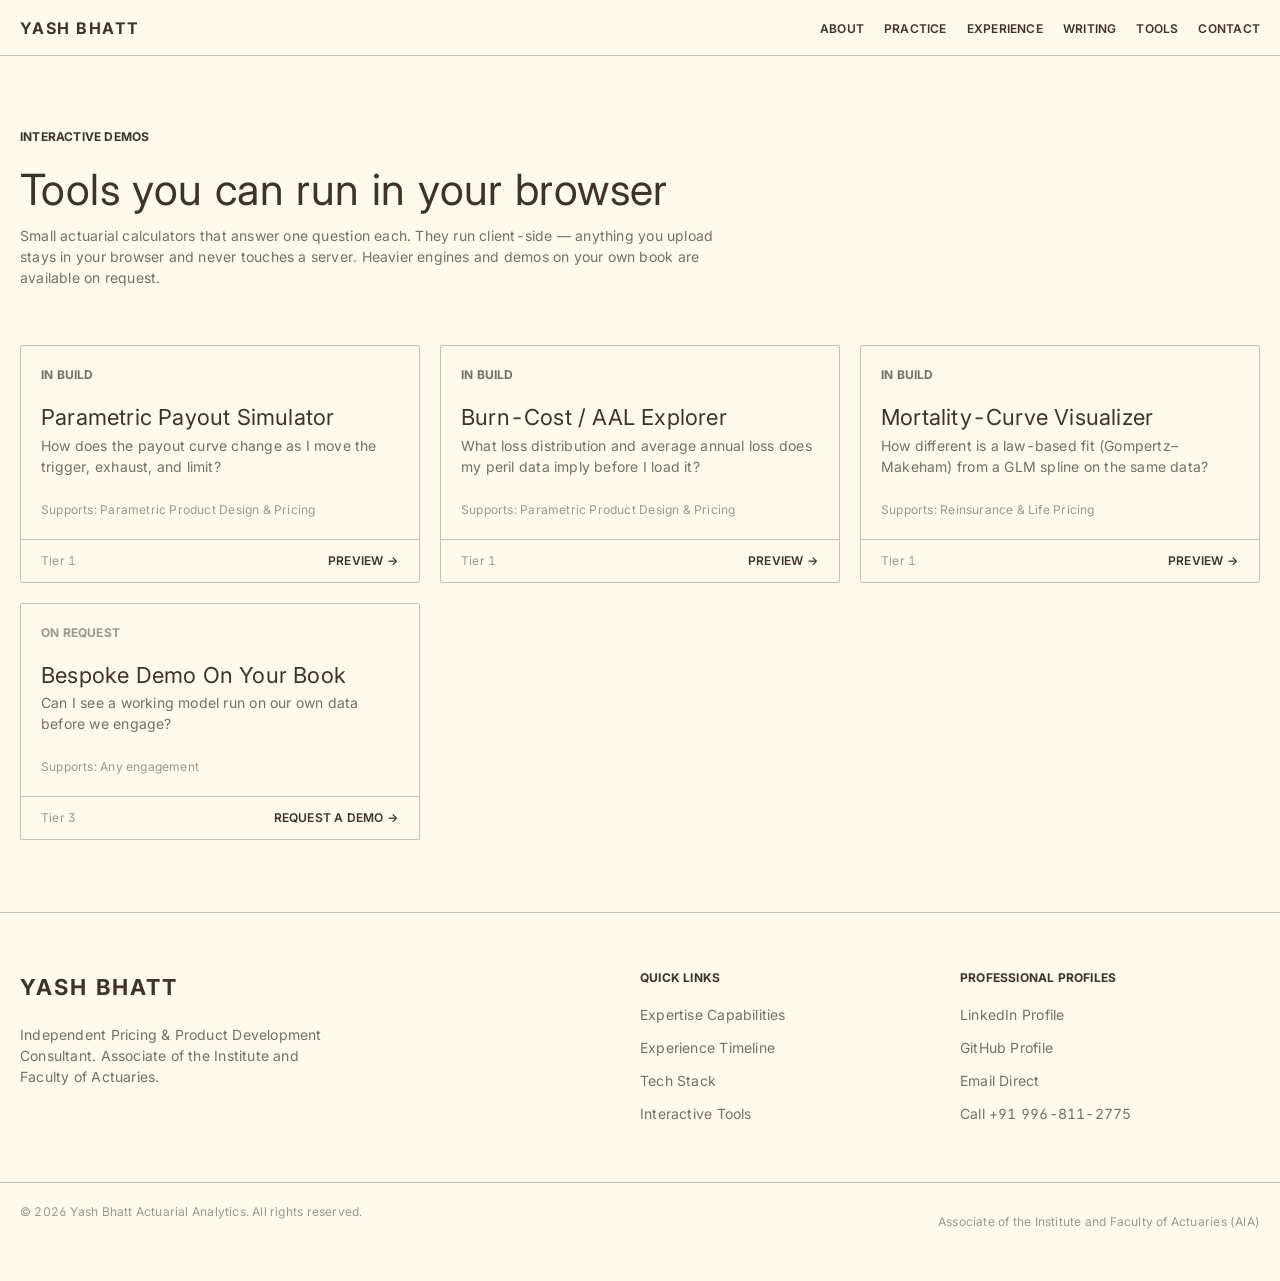
==== commit cab2088b: "updated with fable" ====
--- a/tools/index.html
+++ b/tools/index.html
@@ -7,55 +7,38 @@
   <title>Tools — Interactive Actuarial Demos | Yash Bhatt</title>
 
   <!-- CSS Stylesheet Modules -->
-  <link rel="stylesheet" href="../css/variables.css?v=1.4">
-  <link rel="stylesheet" href="../css/base.css?v=1.4">
-  <link rel="stylesheet" href="../css/layout.css?v=1.4">
-  <link rel="stylesheet" href="../css/components.css?v=1.4">
-  <link rel="stylesheet" href="../css/animations.css?v=1.4">
-  <link rel="stylesheet" href="../css/tools.css?v=1.0">
+  <link rel="stylesheet" href="../css/variables.css?v=2.0">
+  <link rel="stylesheet" href="../css/base.css?v=2.0">
+  <link rel="stylesheet" href="../css/layout.css?v=2.0">
+  <link rel="stylesheet" href="../css/components.css?v=2.0">
+  <link rel="stylesheet" href="../css/animations.css?v=2.0">
+  <link rel="stylesheet" href="../css/tools.css?v=2.0">
 </head>
 <body>
 
-  <!-- Scroll Progress Indicator -->
-  <div class="scroll-progress-bar" id="progressBar"></div>
-
-  <!-- Header Section -->
+  <!-- Header -->
   <header class="header" id="header">
     <div class="container nav">
       <a href="../index.html#hero" class="logo" aria-label="Yash Bhatt Home">
-        YASH BHATT
+        Yash Bhatt
       </a>
 
-      <!-- Desktop Navigation Links -->
       <nav aria-label="Primary Navigation">
         <ul class="nav-list">
-          <li><a href="../index.html#about" class="nav-link">Expertise</a></li>
+          <li><a href="../index.html#profile" class="nav-link">About</a></li>
+          <li><a href="../index.html#about" class="nav-link">Practice</a></li>
           <li><a href="../index.html#experience" class="nav-link">Experience</a></li>
-          <li><a href="../index.html#skills" class="nav-link">Stack</a></li>
-          <li><a href="../index.html#insights" class="nav-link">Articles</a></li>
+          <li><a href="../index.html#insights" class="nav-link">Writing</a></li>
           <li><a href="index.html" class="nav-link active">Tools</a></li>
-          <li><a href="../index.html#contact" class="nav-link btn btn-secondary">Get in Touch</a></li>
+          <li><a href="../index.html#contact" class="nav-link">Contact</a></li>
         </ul>
       </nav>
 
-      <!-- Theme Toggle & Hamburger -->
-      <div class="flex-center" style="gap: var(--spacing-md);">
-        <button class="theme-toggle" id="themeToggle" aria-label="Toggle Theme" style="cursor: pointer; padding: var(--spacing-xs); display: flex; align-items: center; border-radius: var(--radius-sm); border: 1px solid var(--color-surface-border);">
-          <svg class="sun-icon" width="20" height="20" viewBox="0 0 24 24" fill="none" stroke="currentColor" stroke-width="2" stroke-linecap="round" stroke-linejoin="round" style="display: var(--sun-display, block); color: var(--color-text-primary);">
-            <circle cx="12" cy="12" r="4"></circle>
-            <path d="M12 2v2M12 20v2M4.93 4.93l1.41 1.41M17.66 17.66l1.41 1.41M2 12h2M20 12h2M6.34 17.66l-1.41 1.41M19.07 4.93l-1.41 1.41"></path>
-          </svg>
-          <svg class="moon-icon" width="20" height="20" viewBox="0 0 24 24" fill="none" stroke="currentColor" stroke-width="2" stroke-linecap="round" stroke-linejoin="round" style="display: var(--moon-display, none); color: var(--color-text-primary);">
-            <path d="M21 12.79A9 9 0 1 1 11.21 3 7 7 0 0 0 21 12.79z"></path>
-          </svg>
-        </button>
-
-        <button class="menu-btn" id="menuBtn" aria-expanded="false" aria-controls="mobileMenu" aria-label="Open menu">
-          <span class="menu-btn-bar"></span>
-          <span class="menu-btn-bar"></span>
-          <span class="menu-btn-bar"></span>
-        </button>
-      </div>
+      <button class="menu-btn" id="menuBtn" aria-expanded="false" aria-controls="mobileMenu" aria-label="Open menu">
+        <span class="menu-btn-bar"></span>
+        <span class="menu-btn-bar"></span>
+        <span class="menu-btn-bar"></span>
+      </button>
     </div>
   </header>
 
@@ -63,21 +46,21 @@
   <div class="mobile-menu" id="mobileMenu">
     <nav aria-label="Mobile Navigation">
       <ul class="mobile-nav-list">
-        <li><a href="../index.html#about" class="mobile-nav-link">Expertise</a></li>
+        <li><a href="../index.html#profile" class="mobile-nav-link">About</a></li>
+        <li><a href="../index.html#about" class="mobile-nav-link">Practice</a></li>
         <li><a href="../index.html#experience" class="mobile-nav-link">Experience</a></li>
-        <li><a href="../index.html#skills" class="mobile-nav-link">Stack</a></li>
-        <li><a href="../index.html#insights" class="mobile-nav-link">Articles</a></li>
+        <li><a href="../index.html#insights" class="mobile-nav-link">Writing</a></li>
         <li><a href="index.html" class="mobile-nav-link">Tools</a></li>
         <li><a href="../index.html#contact" class="mobile-nav-link">Contact</a></li>
       </ul>
     </nav>
   </div>
 
-  <main>
+  <main style="padding-top: var(--header-height);">
     <section class="section" id="tools">
       <div class="container">
         <div style="max-width: 720px; margin-bottom: var(--spacing-xl);">
-          <span style="color: var(--color-accent); font-weight: 700; font-size: var(--font-size-sm); text-transform: uppercase; letter-spacing: 0.05em;">Interactive demos</span>
+          <span class="section-label">Interactive demos</span>
           <h1 style="font-size: var(--font-size-xxl); margin-block: var(--spacing-xs) var(--spacing-sm);">Tools you can run in your browser</h1>
           <p style="color: var(--color-text-secondary);">
             Small actuarial calculators that answer one question each. They run client-side —
@@ -139,8 +122,8 @@
   </footer>
 
   <!-- Scripts -->
-  <script src="../js/main.js?v=1.4"></script>
-  <script src="../js/scroll-effects.js?v=1.4"></script>
+  <script src="../js/main.js?v=2.0"></script>
+  <script src="../js/scroll-effects.js?v=2.0"></script>
   <script src="tools.js?v=1.0"></script>
 </body>
 </html>
--- a/css/variables.css
+++ b/css/variables.css
@@ -1,93 +1,109 @@
-/* Google Fonts Import */
-@import url('https://fonts.googleapis.com/css2?family=Inter:wght@300;400;500;600;700&family=Outfit:wght@300;400;500;600;700;800&display=swap');
+/* Inter stands in for Neue Haas Grotesk (see DESIGN_consulting.md) */
+@import url('https://fonts.googleapis.com/css2?family=Inter:wght@400;500;600;700&display=swap');
 
 @layer base {
   :root {
-    /* Color Scheme Configuration */
-    color-scheme: light dark;
+    /* Light-only editorial system — warm cream canvas, bark-brown ink */
+    color-scheme: light;
 
-    /* Base Colors - Defined per mode dynamically using light-dark() */
-    --color-bg: light-dark(hsl(210, 40%, 98%), hsl(224, 60%, 4%));
-    --color-bg-alt: light-dark(hsl(210, 30%, 95%), hsl(224, 45%, 8%));
-    --color-surface: light-dark(hsl(0, 0%, 100%), hsl(222, 35%, 11%));
-    --color-surface-hover: light-dark(hsl(210, 20%, 96%), hsl(222, 30%, 15%));
-    --color-surface-border: light-dark(hsla(222, 47%, 11%, 0.08), hsla(210, 40%, 98%, 0.08));
-    --color-surface-border-hover: light-dark(hsla(222, 47%, 11%, 0.15), hsla(210, 40%, 98%, 0.18));
-    
-    /* Hero Gradient Overlay Colors */
-    --color-overlay-start: light-dark(rgba(240, 244, 248, 0.95), rgba(11, 19, 43, 0.95));
-    --color-overlay-mid: light-dark(rgba(240, 244, 248, 0.85), rgba(11, 19, 43, 0.85));
-    --color-overlay-end: light-dark(rgba(240, 244, 248, 0.3), rgba(11, 19, 43, 0.3));
+    /* Canvas & surfaces */
+    --color-bg: #fff9ee;                 /* Cream Parchment — page canvas */
+    --color-bg-alt: #fff9ee;             /* no alternating bands; body stays cream */
+    --color-surface: #fff9ee;            /* cards sit on cream, separated by hairlines */
+    --color-surface-elevated: #ffffff;   /* Paper White — elevated panels */
+    --color-surface-hover: #fdf3de;
+    --color-surface-border: #c5bdb3;     /* Stone — hairlines */
+    --color-surface-border-hover: #3f322a;
 
-    /* Text Colors */
-    --color-text-primary: light-dark(hsl(222, 47%, 12%), hsl(210, 40%, 98%));
-    --color-text-secondary: light-dark(hsl(215, 16%, 38%), hsl(215, 20%, 75%));
-    --color-text-muted: light-dark(hsl(215, 12%, 52%), hsl(215, 14%, 55%));
+    /* Hero overlay — protects white text over photography */
+    --color-overlay-start: rgba(34, 27, 21, 0.62);
+    --color-overlay-mid: rgba(34, 27, 21, 0.28);
+    --color-overlay-end: rgba(34, 27, 21, 0.05);
 
-    /* Brand / Accent Colors */
-    --color-accent: light-dark(hsl(215, 95%, 45%), hsl(195, 100%, 45%));
-    --color-accent-hover: light-dark(hsl(215, 95%, 38%), hsl(195, 100%, 55%));
-    --color-accent-subtle: light-dark(hsla(215, 95%, 45%, 0.06), hsla(195, 100%, 45%, 0.08));
-    --color-accent-glow: light-dark(hsla(215, 95%, 45%, 0.12), hsla(195, 100%, 45%, 0.25));
+    /* Ink */
+    --color-text-primary: #3f322a;       /* Bark Brown — replaces black */
+    --color-text-secondary: #796e65;     /* Earth */
+    --color-text-muted: #9f968c;         /* Warm Gray */
 
-    /* Success / Alerts */
-    --color-success: light-dark(hsl(142, 70%, 35%), hsl(142, 72%, 40%));
-    --color-success-bg: light-dark(hsl(142, 70%, 95%), hsl(142, 72%, 10%));
-    --color-error: light-dark(hsl(0, 80%, 45%), hsl(0, 84%, 60%));
+    /* Single chromatic action color */
+    --color-accent: #004e4e;             /* Deep Teal */
+    --color-accent-hover: #003a3a;
+    --color-accent-subtle: rgba(0, 78, 78, 0.06);
+    --color-accent-glow: transparent;
 
-    /* Typography Hierarchy */
-    --font-heading: 'Outfit', system-ui, -apple-system, BlinkMacSystemFont, "Segoe UI", Roboto, sans-serif;
-    --font-body: 'Inter', system-ui, -apple-system, BlinkMacSystemFont, "Segoe UI", Roboto, sans-serif;
+    /* Editorial accent strokes (borders only, never fills) */
+    --color-accent-aubergine: #560e4b;
+    --color-accent-iris: #a56eff;
+    --color-accent-cobalt: #3074f9;
+    --color-accent-ice: #bfebfe;
 
-    /* Responsive Font Sizes using clamp() */
-    --font-size-xs: clamp(0.75rem, 0.7rem + 0.2vw, 0.85rem);
-    --font-size-sm: clamp(0.85rem, 0.8rem + 0.25vw, 0.95rem);
-    --font-size-base: clamp(0.95rem, 0.9rem + 0.3vw, 1.05rem);
-    --font-size-md: clamp(1.1rem, 1rem + 0.4vw, 1.25rem);
-    --font-size-lg: clamp(1.25rem, 1.15rem + 0.5vw, 1.5rem);
-    --font-size-xl: clamp(1.5rem, 1.35rem + 0.75vw, 1.85rem);
-    --font-size-xxl: clamp(2rem, 1.75rem + 1vw, 2.75rem);
-    --font-size-display: clamp(2.5rem, 2rem + 2.5vw, 4.5rem);
+    /* Feedback */
+    --color-success: #004e4e;
+    --color-success-bg: rgba(0, 78, 78, 0.06);
+    --color-error: #99321f;
 
-    /* Line Heights */
-    --line-height-heading: 1.15;
-    --line-height-body: 1.6;
+    /* Typography — one grotesque carries the whole interface */
+    --font-heading: 'Inter', 'Helvetica Neue', system-ui, -apple-system, BlinkMacSystemFont, 'Segoe UI', Roboto, sans-serif;
+    --font-body: 'Inter', 'Helvetica Neue', system-ui, -apple-system, BlinkMacSystemFont, 'Segoe UI', Roboto, sans-serif;
+
+    /* Type scale — tight editorial register (12 / 14 / 16 / 22 / 24 / 30 / 43 / 68) */
+    --font-size-xs: 0.75rem;                                   /* 12px — labels, captions */
+    --font-size-sm: 0.875rem;                                  /* 14px — body */
+    --font-size-base: 1rem;                                    /* 16px — editorial body */
+    --font-size-md: clamp(1.125rem, 1rem + 0.5vw, 1.375rem);   /* 18–22px */
+    --font-size-lg: clamp(1.25rem, 1.1rem + 0.6vw, 1.5rem);    /* 20–24px */
+    --font-size-xl: clamp(1.5rem, 1.3rem + 0.8vw, 1.875rem);   /* 24–30px */
+    --font-size-xxl: clamp(1.75rem, 1.35rem + 1.7vw, 2.6875rem); /* 28–43px */
+    --font-size-display: clamp(2.25rem, 1.6rem + 3.2vw, 4.25rem); /* 36–68px */
+
+    /* Line heights */
+    --line-height-heading: 1.09;
+    --line-height-body: 1.5;
     --line-height-code: 1.5;
 
-    /* Spacing System (fluid) */
-    --spacing-xs: clamp(0.25rem, 0.2rem + 0.2vw, 0.35rem);
-    --spacing-sm: clamp(0.5rem, 0.4rem + 0.3vw, 0.75rem);
-    --spacing-md: clamp(1rem, 0.85rem + 0.5vw, 1.25rem);
-    --spacing-lg: clamp(1.5rem, 1.35rem + 0.8vw, 2rem);
-    --spacing-xl: clamp(2.5rem, 2.2rem + 1.2vw, 3.5rem);
-    --spacing-xxl: clamp(4rem, 3.5rem + 2.5vw, 6.5rem);
-    --section-padding: clamp(3.5rem, 5vw + 1.5rem, 7.5rem);
+    /* Tracking */
+    --tracking-label: 0.017em;
+    --tracking-wordmark: 0.09em;
 
-    /* Borders & Radius */
-    --radius-sm: 6px;
-    --radius-md: 12px;
-    --radius-lg: 20px;
-    --radius-xl: 32px;
+    /* Weights — 400 whispers, 700 is reserved for labels and wordmarks */
+    --font-weight-regular: 400;
+    --font-weight-medium: 500;
+    --font-weight-semibold: 600;
+    --font-weight-bold: 700;
+
+    /* Spacing (base unit 4px) */
+    --spacing-xs: 0.25rem;    /* 4px */
+    --spacing-sm: 0.75rem;    /* 12px */
+    --spacing-md: 1.25rem;    /* 20px */
+    --spacing-lg: 2.5rem;     /* 40px */
+    --spacing-xl: clamp(2.5rem, 2rem + 2vw, 4rem);
+    --spacing-xxl: clamp(4rem, 3rem + 3vw, 5rem);   /* 80px cap */
+    --section-padding: clamp(3rem, 2.5rem + 2.5vw, 4.5rem);
+
+    /* Radii — 2px editorial edge; 15px reserved for imagery */
+    --radius-sm: 2px;
+    --radius-md: 2px;
+    --radius-lg: 2px;
+    --radius-xl: 15px;
     --radius-round: 9999px;
 
-    /* Soft Premium Shadows (Layered for realism) */
-    --shadow-sm: 0 2px 4px light-dark(rgba(0, 0, 0, 0.04), rgba(0, 0, 0, 0.15));
-    --shadow-md: 0 4px 10px light-dark(rgba(0, 0, 0, 0.05), rgba(0, 0, 0, 0.2)),
-                 0 1px 3px light-dark(rgba(0, 0, 0, 0.03), rgba(0, 0, 0, 0.1));
-    --shadow-lg: 0 10px 25px -5px light-dark(rgba(0, 0, 0, 0.08), rgba(0, 0, 0, 0.35)),
-                 0 8px 12px -6px light-dark(rgba(0, 0, 0, 0.03), rgba(0, 0, 0, 0.15));
-    --shadow-inset: inset 0 1px 2px light-dark(rgba(0, 0, 0, 0.05), rgba(255, 255, 255, 0.03));
-    --shadow-accent-glow: 0 0 20px -5px var(--color-accent-glow);
+    /* Elevation is achieved with hairlines, never shadows */
+    --shadow-sm: none;
+    --shadow-md: none;
+    --shadow-lg: none;
+    --shadow-inset: none;
+    --shadow-accent-glow: none;
 
-    /* Durations & Easings */
+    /* Durations & easings */
     --transition-fast: 0.15s cubic-bezier(0.4, 0, 0.2, 1);
     --transition-normal: 0.3s cubic-bezier(0.4, 0, 0.2, 1);
     --transition-slow: 0.5s cubic-bezier(0.4, 0, 0.2, 1);
-    --transition-bounce: 0.4s cubic-bezier(0.34, 1.56, 0.64, 1);
+    --transition-bounce: 0.3s cubic-bezier(0.4, 0, 0.2, 1);
 
-    /* Page Constraints */
-    --max-width-content: 1200px;
+    /* Page constraints */
+    --max-width-content: 1280px;
     --max-width-narrow: 800px;
-    --header-height: 80px;
+    --max-width-prose: 680px;
+    --header-height: 56px;
   }
 }
--- a/css/base.css
+++ b/css/base.css
@@ -7,38 +7,35 @@
   html {
     scroll-behavior: smooth;
     -webkit-text-size-adjust: 100%;
-    /* Enables standard light/dark modes for browser controls */
-    color-scheme: light dark;
+    color-scheme: light;
   }
 
   body {
     margin: 0;
     padding: 0;
     font-family: var(--font-body);
-    font-size: var(--font-size-base);
+    font-size: var(--font-size-sm);
     line-height: var(--line-height-body);
+    letter-spacing: 0.015em;
     background-color: var(--color-bg);
     color: var(--color-text-primary);
     text-rendering: optimizeLegibility;
     -webkit-font-smoothing: antialiased;
     -moz-osx-font-smoothing: grayscale;
     overflow-x: hidden;
-    transition: background-color var(--transition-normal), color var(--transition-normal);
+    font-feature-settings: 'ss01' on, 'tnum' on;
   }
 
-  /* Custom Selection styling */
   ::selection {
     background-color: var(--color-accent);
-    color: light-dark(hsl(0, 0%, 100%), hsl(224, 60%, 4%));
+    color: #fff9ee;
   }
 
-  /* Scrollbar Customization */
   body {
-    scrollbar-color: var(--color-text-muted) var(--color-bg-alt);
+    scrollbar-color: var(--color-text-muted) var(--color-bg);
     scrollbar-width: thin;
   }
 
-  /* Focus Management (Accessible and visually clean) */
   :focus {
     outline: none; /* Fallback for legacy browsers */
   }
@@ -48,28 +45,28 @@
     outline-offset: 4px;
   }
 
-  /* Ensure text wrapping handles paragraphs and headlines elegantly */
+  /* Headings whisper: regular weight, tight leading, warm ink */
   h1, h2, h3, h4, h5, h6 {
     margin-block-start: 0;
     margin-block-end: 0;
     font-family: var(--font-heading);
     color: var(--color-text-primary);
     line-height: var(--line-height-heading);
-    font-weight: 700;
-    text-wrap: balance; /* Prevent awkward single-word wraps for headings */
+    font-weight: var(--font-weight-regular);
+    letter-spacing: 0.009em;
+    text-wrap: balance;
   }
 
   p {
     margin-block-start: 0;
     margin-block-end: var(--spacing-md);
-    text-wrap: pretty; /* Eliminate orphans in body text paragraphs */
+    text-wrap: pretty;
   }
 
   p:last-child {
     margin-block-end: 0;
   }
 
-  /* Lists resetting */
   ul, ol {
     margin-block-start: 0;
     margin-block-end: 0;
@@ -77,15 +74,14 @@
     list-style: none;
   }
 
-  /* Anchors and buttons */
   a {
-    color: var(--color-accent);
+    color: var(--color-text-primary);
     text-decoration: none;
     transition: color var(--transition-fast), background-color var(--transition-fast);
   }
 
   a:hover {
-    color: var(--color-accent-hover);
+    color: var(--color-accent);
   }
 
   button, input, select, textarea {
@@ -99,21 +95,29 @@
     margin: 0;
   }
 
-  /* Image defaults to prevent layout shifts and cover properly */
   img, svg, video {
     display: block;
     max-inline-size: 100%;
     block-size: auto;
-    aspect-ratio: attr(width) / attr(height);
   }
 
-  /* High Contrast / Forced Colors Mode Fallbacks */
+  /* Content images take the soft 15px radius; heroes stay square via .full-bleed */
+  main img:not(.full-bleed):not(.client-logo-img):not(.tech-icon) {
+    border-radius: var(--radius-xl);
+  }
+
+  hr {
+    border: none;
+    border-top: 1px solid var(--color-surface-border);
+    margin-block: var(--spacing-lg);
+  }
+
   @media (forced-colors: active) {
     :focus-visible {
       outline: 2px solid Highlight;
       outline-offset: 4px;
     }
-    
+
     a {
       color: LinkText;
       text-decoration: underline;
@@ -124,7 +128,6 @@
     }
   }
 
-  /* Accessible Offscreen helper (SR-only) */
   .sr-only {
     position: absolute;
     width: 1px;
--- a/css/layout.css
+++ b/css/layout.css
@@ -4,45 +4,72 @@
     width: 100%;
     max-width: var(--max-width-content);
     margin-inline: auto;
-    padding-inline: var(--spacing-lg);
+    padding-inline: var(--spacing-md);
   }
 
   .container-narrow {
     width: 100%;
     max-width: var(--max-width-narrow);
     margin-inline: auto;
-    padding-inline: var(--spacing-lg);
-  }
-
-  /* Section Styling */
+    padding-inline: var(--spacing-md);
+  }
+
+  /* Section rhythm: hairline, small-caps label, content */
   .section {
     padding-block: var(--section-padding);
     position: relative;
   }
 
+  /* The body stays cream throughout — no alternating bands */
   .section-alt {
-    background-color: var(--color-bg-alt);
+    background-color: var(--color-bg);
+  }
+
+  .section-label {
+    display: block;
+    font-size: var(--font-size-xs);
+    font-weight: var(--font-weight-bold);
+    text-transform: uppercase;
+    letter-spacing: var(--tracking-label);
+    color: var(--color-text-primary);
+    margin-bottom: var(--spacing-md);
+  }
+
+  .hairline {
+    border: none;
+    border-top: 1px solid var(--color-surface-border);
+    margin: 0;
+  }
+
+  .display-headline {
+    font-size: var(--font-size-display);
+    font-weight: var(--font-weight-regular);
+    line-height: 1.05;
+    letter-spacing: 0.008em;
+    color: var(--color-text-primary);
+  }
+
+  .prose {
+    max-width: var(--max-width-prose);
+    font-size: var(--font-size-base);
+    line-height: 1.41;
+    color: var(--color-text-primary);
+  }
+
+  .prose p {
+    margin-bottom: var(--spacing-md);
   }
 
   /* Grid Layout utilities */
   .grid {
     display: grid;
-    gap: var(--spacing-lg);
-  }
-
-  .grid-2 {
+    gap: var(--spacing-md);
+  }
+
+  .grid-2, .grid-3, .grid-4 {
     grid-template-columns: 1fr;
   }
 
-  .grid-3 {
-    grid-template-columns: 1fr;
-  }
-
-  .grid-4 {
-    grid-template-columns: 1fr;
-  }
-
-  /* Flex utilities */
   .flex-between {
     display: flex;
     justify-content: space-between;
@@ -57,7 +84,7 @@
     gap: var(--spacing-md);
   }
 
-  /* Header / Navigation Layout (Sticky Glassmorphic) */
+  /* Slim flat navigation bar — no blur, no shadow, no scroll shrink */
   .header {
     position: fixed;
     top: 0;
@@ -65,15 +92,8 @@
     width: 100%;
     height: var(--header-height);
     z-index: 100;
-    background-color: light-dark(rgba(255, 255, 255, 0.75), rgba(11, 19, 43, 0.75));
-    backdrop-filter: blur(12px) saturate(180%);
+    background-color: var(--color-bg);
     border-bottom: 1px solid var(--color-surface-border);
-    transition: background-color var(--transition-normal), border-color var(--transition-normal), height var(--transition-normal);
-  }
-
-  .header-scrolled {
-    height: 70px;
-    box-shadow: var(--shadow-sm);
   }
 
   .nav {
@@ -83,14 +103,18 @@
     align-items: center;
   }
 
+  /* Editorial wordmark */
   .logo {
     font-family: var(--font-heading);
-    font-weight: 800;
-    font-size: var(--font-size-lg);
+    font-weight: var(--font-weight-bold);
+    font-size: 1rem;
+    letter-spacing: var(--tracking-wordmark);
+    text-transform: uppercase;
     color: var(--color-text-primary);
     display: flex;
     align-items: center;
     gap: var(--spacing-xs);
+    white-space: nowrap;
   }
 
   .logo-accent {
@@ -99,39 +123,25 @@
 
   .nav-list {
     display: none; /* Hidden on mobile by default */
-    gap: var(--spacing-lg);
+    gap: var(--spacing-md);
+    align-items: center;
   }
 
   .nav-link {
     font-family: var(--font-body);
-    font-weight: 500;
-    font-size: var(--font-size-sm);
-    color: var(--color-text-secondary);
-    position: relative;
+    font-weight: var(--font-weight-semibold);
+    font-size: var(--font-size-xs);
+    text-transform: uppercase;
+    letter-spacing: 0.018em;
+    color: var(--color-text-primary);
     padding-block: var(--spacing-xs);
   }
 
   .nav-link:hover, .nav-link.active {
-    color: var(--color-accent);
-  }
-
-  /* Decorative underline hover effect */
-  .nav-link::after {
-    content: '';
-    position: absolute;
-    bottom: 0;
-    left: 0;
-    width: 100%;
-    height: 2px;
-    background-color: var(--color-accent);
-    transform: scaleX(0);
-    transform-origin: right;
-    transition: transform var(--transition-normal);
-  }
-
-  .nav-link:hover::after, .nav-link.active::after {
-    transform: scaleX(1);
-    transform-origin: left;
+    color: var(--color-text-primary);
+    text-decoration: underline;
+    text-underline-offset: 6px;
+    text-decoration-thickness: 1px;
   }
 
   /* Hamburger Menu Button */
@@ -139,37 +149,37 @@
     display: flex;
     flex-direction: column;
     justify-content: space-between;
-    width: 24px;
-    height: 18px;
+    width: 22px;
+    height: 15px;
     cursor: pointer;
     z-index: 101;
   }
 
   .menu-btn-bar {
     width: 100%;
-    height: 2px;
+    height: 1px;
     background-color: var(--color-text-primary);
     transition: transform var(--transition-normal), opacity var(--transition-normal);
   }
 
-  /* Mobile Slide-over navigation */
+  /* Mobile slide-over navigation */
   .mobile-menu {
     position: fixed;
     top: 0;
     right: 0;
     width: 100%;
     height: 100dvh;
-    background-color: var(--color-surface);
+    background-color: var(--color-bg);
+    border-left: 1px solid var(--color-surface-border);
     z-index: 99;
     transform: translateX(100%);
-    transition: transform var(--transition-bounce);
+    transition: transform var(--transition-normal);
     display: flex;
     flex-direction: column;
     justify-content: center;
     align-items: center;
     gap: var(--spacing-xl);
     padding: var(--spacing-xl);
-    box-shadow: var(--shadow-lg);
   }
 
   .mobile-menu.open {
@@ -180,22 +190,20 @@
     display: flex;
     flex-direction: column;
     align-items: center;
-    gap: var(--spacing-lg);
+    gap: var(--spacing-md);
   }
 
   .mobile-nav-link {
     font-family: var(--font-heading);
     font-size: var(--font-size-lg);
-    font-weight: 600;
-    color: var(--color-text-primary);
-  }
-
-  /* Setup container queries for responsive grid-items */
+    font-weight: var(--font-weight-regular);
+    color: var(--color-text-primary);
+  }
+
   .grid-container {
     container-type: inline-size;
   }
 
-  /* Media Queries for Desktop layout */
   @media (min-width: 768px) {
     .nav-list {
       display: flex;
@@ -224,9 +232,109 @@
     }
   }
 
-  /* Footer Section Layout */
+  /* Full-bleed photographic hero */
+  .hero-photo {
+    position: relative;
+    width: 100%;
+    min-height: 86vh;
+    display: flex;
+    align-items: flex-end;
+    background-size: cover;
+    background-position: center;
+    background-color: var(--color-text-primary);
+    isolation: isolate;
+  }
+
+  .hero-photo::after {
+    content: '';
+    position: absolute;
+    inset: 0;
+    background: linear-gradient(to top, var(--color-overlay-start) 0%, var(--color-overlay-mid) 45%, var(--color-overlay-end) 100%);
+    z-index: 1;
+  }
+
+  .hero-photo > .container {
+    position: relative;
+    z-index: 2;
+    padding-bottom: var(--spacing-xxl);
+  }
+
+  .hero-photo .display-headline,
+  .hero-photo p {
+    color: #ffffff;
+  }
+
+  /* Oversized vertical wordmark anchoring the hero's right edge */
+  .hero-wordmark {
+    position: absolute;
+    right: var(--spacing-md);
+    top: 50%;
+    transform: translateY(-50%);
+    writing-mode: vertical-rl;
+    font-size: clamp(3rem, 8vw, 7rem);
+    font-weight: var(--font-weight-bold);
+    letter-spacing: var(--tracking-wordmark);
+    text-transform: uppercase;
+    color: rgba(255, 255, 255, 0.28);
+    z-index: 1;
+    pointer-events: none;
+    user-select: none;
+    display: none;
+  }
+
+  @media (min-width: 1024px) {
+    .hero-wordmark {
+      display: block;
+    }
+  }
+
+  /* Full-bleed section imagery */
+  .full-bleed {
+    width: 100%;
+    height: 46vh;
+    min-height: 300px;
+    object-fit: cover;
+    border-radius: 0;
+  }
+
+  /* Stacked financial data rows — hairlines and typography do the work */
+  .data-table {
+    width: 100%;
+  }
+
+  .data-row {
+    display: flex;
+    justify-content: space-between;
+    align-items: baseline;
+    gap: var(--spacing-md);
+    padding-block: var(--spacing-sm);
+    border-bottom: 1px solid var(--color-surface-border);
+    font-size: var(--font-size-sm);
+  }
+
+  .data-row:first-child {
+    border-top: 1px solid var(--color-surface-border);
+  }
+
+  .data-row dt,
+  .data-row .data-label {
+    color: var(--color-text-secondary);
+    font-weight: var(--font-weight-regular);
+    margin: 0;
+  }
+
+  .data-row dd,
+  .data-row .data-value {
+    color: var(--color-text-primary);
+    text-align: right;
+    font-weight: var(--font-weight-regular);
+    margin: 0;
+    font-variant-numeric: tabular-nums;
+  }
+
+  /* Footer */
   .footer {
-    background-color: var(--color-bg-alt);
+    background-color: var(--color-bg);
     border-top: 1px solid var(--color-surface-border);
     padding-block: var(--spacing-xl) var(--spacing-lg);
   }
@@ -255,10 +363,10 @@
   }
 
   .footer-links-title {
-    font-size: var(--font-size-sm);
-    font-weight: 700;
+    font-size: var(--font-size-xs);
+    font-weight: var(--font-weight-bold);
     text-transform: uppercase;
-    letter-spacing: 0.05em;
+    letter-spacing: var(--tracking-label);
     color: var(--color-text-primary);
     margin-bottom: var(--spacing-md);
   }
@@ -275,12 +383,14 @@
   }
 
   .footer-link:hover {
-    color: var(--color-accent);
+    color: var(--color-text-primary);
+    text-decoration: underline;
+    text-underline-offset: 4px;
   }
 
   .footer-bottom {
     border-top: 1px solid var(--color-surface-border);
-    padding-top: var(--spacing-lg);
+    padding-top: var(--spacing-md);
     font-size: var(--font-size-xs);
     color: var(--color-text-muted);
     text-align: center;
@@ -294,46 +404,10 @@
       text-align: left;
     }
   }
-
-  /* Background Carousel styling */
-  .hero-carousel-container {
-    position: absolute;
-    top: 0;
-    left: 0;
-    width: 100%;
-    height: 100%;
-    z-index: 1;
-    overflow: hidden;
-  }
-
-  .hero-slide {
-    position: absolute;
-    top: 0;
-    left: 0;
-    width: 100%;
-    height: 100%;
-    background-size: cover;
-    background-position: center;
-    background-repeat: no-repeat;
-    background-color: var(--color-bg-alt);
-    opacity: 0;
-    transition: opacity 1.5s ease-in-out;
-    z-index: 1;
-  }
-
-  .hero-slide.outgoing {
-    opacity: 1;
-    z-index: 1;
-  }
-
-  .hero-slide.active {
-    opacity: 1;
-    z-index: 2;
-  }
 }
 
 /* ==========================================================================
-   Header Dropdown Menu Styles
+   Header Dropdown Menu — flat cream panel, hairline border
    ========================================================================== */
 .nav-list li {
   position: relative;
@@ -343,13 +417,12 @@
   position: absolute;
   top: 100%;
   left: 50%;
-  transform: translateX(-50%) translateY(10px);
-  background-color: var(--color-surface);
+  transform: translateX(-50%) translateY(8px);
+  background-color: var(--color-bg);
   border: 1px solid var(--color-surface-border);
   border-radius: var(--radius-sm);
   padding: var(--spacing-xs) 0;
-  min-width: 250px;
-  box-shadow: var(--shadow-lg);
+  min-width: 260px;
   opacity: 0;
   visibility: hidden;
   transition: opacity 0.2s ease, transform 0.2s ease, visibility 0.2s;
@@ -367,11 +440,11 @@
 
 .dropdown-item {
   display: block;
-  padding: var(--spacing-xs) var(--spacing-md);
+  padding: var(--spacing-sm) var(--spacing-md);
   color: var(--color-text-secondary);
   font-size: var(--font-size-xs);
   text-decoration: none;
-  font-weight: 500;
+  font-weight: var(--font-weight-medium);
   transition: background-color 0.2s, color 0.2s;
   text-align: left;
   white-space: nowrap;
@@ -379,17 +452,12 @@
 
 .dropdown-item:hover,
 .dropdown-item:focus {
-  background-color: var(--color-accent-subtle);
-  color: var(--color-accent);
+  background-color: var(--color-surface-hover);
+  color: var(--color-text-primary);
 }
 
 .dropdown-toggle::after {
-  content: ' ▾';
+  content: ' \2193';
   font-size: 0.85em;
   color: var(--color-text-muted);
-  transition: color 0.2s;
-}
-
-.dropdown-toggle:hover::after {
-  color: var(--color-accent);
-}
+}
--- a/css/components.css
+++ b/css/components.css
@@ -1,102 +1,129 @@
 @layer components {
   /* ==========================================================================
-     Buttons
+     Buttons — 2px radius, uppercase 12px; teal fill is the only chromatic fill
      ========================================================================== */
   .btn {
     display: inline-flex;
     align-items: center;
     justify-content: center;
-    gap: var(--spacing-sm);
-    padding: var(--spacing-sm) var(--spacing-lg);
-    font-size: var(--font-size-sm);
-    font-weight: 600;
+    gap: 0.5rem;
+    padding: 10px 20px;
+    font-size: var(--font-size-xs);
+    font-weight: var(--font-weight-semibold);
+    text-transform: uppercase;
+    letter-spacing: 0.018em;
     border-radius: var(--radius-sm);
     cursor: pointer;
-    transition: transform var(--transition-fast), background-color var(--transition-fast), border-color var(--transition-fast), box-shadow var(--transition-fast);
+    transition: background-color var(--transition-fast), color var(--transition-fast), border-color var(--transition-fast);
     text-align: center;
     user-select: none;
     border: 1px solid transparent;
-  }
-
-  .btn:active {
-    transform: scale(0.98);
-  }
-
+    line-height: 1.2;
+  }
+
+  /* Primary action — Deep Teal, one per view */
   .btn-primary {
     background-color: var(--color-accent);
-    color: light-dark(hsl(0, 0%, 100%), hsl(224, 60%, 4%));
+    color: #ffffff;
   }
 
   .btn-primary:hover {
     background-color: var(--color-accent-hover);
-    color: light-dark(hsl(0, 0%, 100%), hsl(224, 60%, 4%));
-    box-shadow: var(--shadow-accent-glow);
-  }
-
+    color: #ffffff;
+  }
+
+  /* Ghost text button — typography only, underline on hover */
   .btn-secondary {
     background-color: transparent;
-    border-color: var(--color-surface-border);
-    color: var(--color-text-primary);
+    border-color: transparent;
+    color: var(--color-text-primary);
+    padding-inline: 12px;
   }
 
   .btn-secondary:hover {
-    background-color: var(--color-bg-alt);
-    border-color: var(--color-text-secondary);
+    color: var(--color-text-primary);
+    text-decoration: underline;
+    text-underline-offset: 5px;
+    text-decoration-thickness: 1px;
+  }
+
+  /* Outlined variant for contexts that need a visible boundary */
+  .btn-outline {
+    background-color: transparent;
+    border-color: var(--color-text-primary);
+    color: var(--color-text-primary);
+  }
+
+  .btn-outline:hover {
+    background-color: var(--color-text-primary);
+    color: var(--color-bg);
   }
 
   .btn-link {
+    color: var(--color-text-primary);
+    padding: 0;
+    font-weight: var(--font-weight-semibold);
+    border-radius: 0;
+    text-transform: uppercase;
+    font-size: var(--font-size-xs);
+    letter-spacing: 0.018em;
+  }
+
+  .btn-link:hover {
     color: var(--color-accent);
-    padding: 0;
-    font-weight: 500;
-    border-radius: 0;
-  }
-
-  .btn-link:hover {
-    color: var(--color-accent-hover);
     text-decoration: underline;
-  }
-
-  /* ==========================================================================
-     Cards & Glassmorphism
+    text-underline-offset: 5px;
+  }
+
+  /* ==========================================================================
+     Cards — flat cream panels separated by hairlines, never shadows
      ========================================================================== */
   .card {
-    background-color: var(--color-surface);
+    background-color: var(--color-bg);
     border: 1px solid var(--color-surface-border);
-    border-radius: var(--radius-md);
+    border-radius: var(--radius-sm);
+    padding: var(--spacing-md);
+    transition: border-color var(--transition-normal);
+  }
+
+  .card:hover {
+    border-color: var(--color-text-primary);
+  }
+
+  /* Elevated panel — Paper White above the cream */
+  .glass-card {
+    background: var(--color-surface-elevated);
+    border: 1px solid var(--color-surface-border);
+    border-radius: var(--radius-sm);
     padding: var(--spacing-lg);
-    box-shadow: var(--shadow-sm);
-    transition: transform var(--transition-normal), border-color var(--transition-normal), box-shadow var(--transition-normal);
-  }
-
-  .card:hover {
-    border-color: var(--color-surface-border-hover);
-    box-shadow: var(--shadow-md);
-  }
-
-  .glass-card {
-    background: light-dark(rgba(255, 255, 255, 0.7), rgba(28, 37, 65, 0.45));
-    backdrop-filter: blur(16px) saturate(180%);
-    -webkit-backdrop-filter: blur(16px) saturate(180%);
+    transition: border-color var(--transition-normal);
+  }
+
+  .glass-card:hover {
+    border-color: var(--color-text-primary);
+  }
+
+  /* Accent border cards — one thin chromatic stroke per container */
+  .accent-card {
+    background-color: var(--color-bg);
     border: 1px solid var(--color-surface-border);
-    border-radius: var(--radius-lg);
-    padding: var(--spacing-xl);
-    box-shadow: var(--shadow-md);
-    transition: transform var(--transition-normal), border-color var(--transition-normal), box-shadow var(--transition-normal);
-  }
-
-  .glass-card:hover {
-    border-color: var(--color-accent);
-    box-shadow: var(--shadow-lg), var(--shadow-accent-glow);
-    transform: translateY(-2px);
-  }
-
-  /* ==========================================================================
-     Timeline (Career Trajectory)
+    border-radius: var(--radius-sm);
+    padding: var(--spacing-md);
+  }
+
+  .accent-card--aubergine { border-color: var(--color-accent-aubergine); }
+  .accent-card--iris { border-color: var(--color-accent-iris); }
+  .accent-card--cobalt { border-color: var(--color-accent-cobalt); }
+  .accent-card--ice { border-color: var(--color-accent-ice); }
+  .accent-card--teal { border-color: var(--color-accent); }
+
+  /* ==========================================================================
+     Timeline (Career) — a single hairline spine, no pills, no fills
      ========================================================================== */
   .timeline-container {
     position: relative;
-    padding-inline-start: var(--spacing-xl);
-    border-inline-start: 2px solid var(--color-surface-border);
+    padding-inline-start: var(--spacing-lg);
+    border-inline-start: 1px solid var(--color-surface-border);
     display: flex;
     flex-direction: column;
     gap: var(--spacing-xl);
@@ -108,28 +135,27 @@
 
   .timeline-dot {
     position: absolute;
-    top: 6px;
-    left: calc(-1 * var(--spacing-xl) - 7px);
-    width: 12px;
-    height: 12px;
-    border-radius: var(--radius-round);
+    top: 8px;
+    left: calc(-1 * var(--spacing-lg) - 3.5px);
+    width: 7px;
+    height: 7px;
+    border-radius: 0;
     background-color: var(--color-bg);
-    border: 2px solid var(--color-text-secondary);
-    transition: background-color var(--transition-normal), border-color var(--transition-normal);
+    border: 1px solid var(--color-text-secondary);
     z-index: 2;
   }
 
   .timeline-item:hover .timeline-dot,
   .timeline-item.active .timeline-dot {
-    border-color: var(--color-accent);
-    background-color: var(--color-accent);
+    border-color: var(--color-text-primary);
+    background-color: var(--color-text-primary);
   }
 
   .timeline-header {
     display: flex;
     flex-direction: column;
     gap: var(--spacing-xs);
-    margin-bottom: var(--spacing-md);
+    margin-bottom: var(--spacing-sm);
   }
 
   @media (min-width: 768px) {
@@ -142,30 +168,33 @@
 
   .timeline-title {
     font-size: var(--font-size-md);
-    font-weight: 700;
+    font-weight: var(--font-weight-semibold);
   }
 
   .timeline-meta {
     display: flex;
     align-items: center;
-    gap: var(--spacing-sm);
+    gap: 0.5rem;
     font-size: var(--font-size-sm);
     color: var(--color-text-secondary);
   }
 
   .timeline-date {
-    background-color: var(--color-accent-subtle);
-    color: var(--color-accent);
-    font-size: var(--font-size-xs);
-    font-weight: 600;
-    padding: var(--spacing-xs) var(--spacing-sm);
-    border-radius: var(--radius-sm);
+    color: var(--color-text-secondary);
+    font-size: var(--font-size-xs);
+    font-weight: var(--font-weight-medium);
     white-space: nowrap;
+    font-variant-numeric: tabular-nums;
   }
 
   .timeline-content {
     color: var(--color-text-secondary);
     font-size: var(--font-size-sm);
+  }
+
+  .timeline-content strong {
+    color: var(--color-text-primary);
+    font-weight: var(--font-weight-semibold);
   }
 
   .timeline-bullet-list {
@@ -182,21 +211,23 @@
   }
 
   /* ==========================================================================
-     Tech Stack Grid
+     Tech / stack listing — quiet rows and small marks, no motion tricks
      ========================================================================== */
   .tech-category-title {
-    font-size: var(--font-size-md);
-    font-weight: 700;
+    font-size: var(--font-size-xs);
+    font-weight: var(--font-weight-bold);
+    text-transform: uppercase;
+    letter-spacing: var(--tracking-label);
     margin-bottom: var(--spacing-md);
     color: var(--color-text-primary);
-    border-bottom: 2px solid var(--color-surface-border);
-    padding-bottom: var(--spacing-xs);
+    border-bottom: 1px solid var(--color-surface-border);
+    padding-bottom: var(--spacing-sm);
   }
 
   .tech-grid-items {
     display: grid;
-    grid-template-columns: repeat(auto-fill, minmax(120px, 1fr));
-    gap: var(--spacing-md);
+    grid-template-columns: repeat(auto-fill, minmax(110px, 1fr));
+    gap: var(--spacing-sm);
   }
 
   .tech-card {
@@ -204,48 +235,40 @@
     flex-direction: column;
     align-items: center;
     justify-content: center;
-    gap: var(--spacing-sm);
-    background-color: var(--color-surface);
-    border: 1px solid var(--color-surface-border);
-    border-radius: var(--radius-md);
-    padding: var(--spacing-md);
+    gap: 0.5rem;
+    background-color: transparent;
+    border: none;
+    padding: var(--spacing-sm);
     text-align: center;
-    transition: transform var(--transition-bounce), border-color var(--transition-normal), box-shadow var(--transition-normal);
-  }
-
-  .tech-card:hover {
-    transform: translateY(-4px) scale(1.03);
-    border-color: var(--color-accent);
-    box-shadow: var(--shadow-md), var(--shadow-accent-glow);
   }
 
   .tech-icon {
-    width: 48px;
-    height: 48px;
+    width: 36px;
+    height: 36px;
     object-fit: contain;
+    filter: grayscale(1) opacity(0.65);
     transition: filter var(--transition-normal);
   }
 
-  /* Accent hover colorized logos */
   .tech-card:hover .tech-icon {
-    filter: drop-shadow(0 0 4px var(--color-accent-glow));
+    filter: grayscale(0) opacity(1);
   }
 
   .tech-name {
-    font-size: var(--font-size-sm);
-    font-weight: 500;
-    color: var(--color-text-primary);
-  }
-
-  /* ==========================================================================
-     Client Logo Slider / Grid
+    font-size: var(--font-size-xs);
+    font-weight: var(--font-weight-medium);
+    color: var(--color-text-secondary);
+  }
+
+  /* ==========================================================================
+     Client logo strip — logos multiplied onto the cream, no boxes
      ========================================================================== */
   .client-logo-wrapper {
     display: flex;
     flex-wrap: wrap;
     justify-content: center;
     align-items: center;
-    gap: var(--spacing-xl);
+    gap: var(--spacing-lg) var(--spacing-xl);
     padding-block: var(--spacing-md);
   }
 
@@ -253,124 +276,102 @@
     display: flex;
     align-items: center;
     justify-content: center;
-    height: 100px;
-    width: 280px;
-    transition: transform var(--transition-normal);
-  }
-
-  .client-logo-card:hover {
-    transform: scale(1.05);
-  }
-
-  .client-logo-svg {
-    max-width: 100%;
+    height: 56px;
+  }
+
+  .client-logo-img {
     max-height: 100%;
-    fill: var(--color-text-muted);
-    transition: fill var(--transition-normal);
-  }
-
-  .client-logo-card:hover .client-logo-svg {
-    fill: var(--color-text-primary);
-  }
-
-  .client-logo-img {
-    max-width: 100%;
-    max-height: 100%;
-    height: 70px;
     width: auto;
+    max-width: 180px;
     object-fit: contain;
-    transition: transform var(--transition-normal), filter var(--transition-normal), opacity var(--transition-normal);
-    opacity: 0.9;
+    mix-blend-mode: multiply;
+    filter: grayscale(1) opacity(0.55);
+    transition: filter var(--transition-normal);
   }
 
   .client-logo-card:hover .client-logo-img {
-    opacity: 1;
-    filter: drop-shadow(0 2px 8px var(--color-accent-glow));
-  }
-
-  /* ==========================================================================
-     Metrics Counter Card
+    filter: grayscale(0) opacity(0.9);
+  }
+
+  /* ==========================================================================
+     Metrics — whisper-weight numerals over hairlines
      ========================================================================== */
   .metric-card {
-    text-align: center;
-    background-color: var(--color-surface);
-    border: 1px solid var(--color-surface-border);
-    border-radius: var(--radius-md);
-    padding: var(--spacing-xl) var(--spacing-lg);
-    box-shadow: var(--shadow-sm);
-    transition: transform var(--transition-normal), border-color var(--transition-normal);
-  }
-
-  .metric-card:hover {
-    border-color: var(--color-accent);
-    transform: translateY(-2px);
+    text-align: left;
+    background-color: transparent;
+    border: none;
+    border-top: 1px solid var(--color-surface-border);
+    border-radius: 0;
+    padding: var(--spacing-md) 0 0 0;
   }
 
   .metric-number {
     font-family: var(--font-heading);
     font-size: var(--font-size-xxl);
-    font-weight: 800;
-    color: var(--color-accent);
-    line-height: 1;
+    font-weight: var(--font-weight-regular);
+    color: var(--color-text-primary);
+    line-height: 1.09;
     margin-bottom: var(--spacing-xs);
+    font-variant-numeric: tabular-nums;
   }
 
   .metric-label {
+    font-size: var(--font-size-xs);
+    font-weight: var(--font-weight-bold);
+    text-transform: uppercase;
+    letter-spacing: var(--tracking-label);
+    color: var(--color-text-primary);
+    margin-bottom: var(--spacing-xs);
+  }
+
+  .metric-desc {
     font-size: var(--font-size-sm);
-    font-weight: 600;
-    color: var(--color-text-primary);
-    margin-bottom: var(--spacing-xs);
-  }
-
-  .metric-desc {
-    font-size: var(--font-size-xs);
-    color: var(--color-text-secondary);
-  }
-
-  /* ==========================================================================
-     LinkedIn Featured Insights
+    color: var(--color-text-secondary);
+  }
+
+  /* ==========================================================================
+     Article index cards — flat, hairline-framed, typographic
      ========================================================================== */
   .insight-card {
     display: flex;
     flex-direction: column;
-    background-color: var(--color-surface);
+    background-color: var(--color-bg);
     border: 1px solid var(--color-surface-border);
-    border-radius: var(--radius-md);
+    border-radius: var(--radius-sm);
     overflow: hidden;
     height: 100%;
-    box-shadow: var(--shadow-sm);
-    transition: transform var(--transition-normal), border-color var(--transition-normal), box-shadow var(--transition-normal);
+    transition: border-color var(--transition-normal);
   }
 
   .insight-card:hover {
-    transform: translateY(-4px);
-    border-color: var(--color-accent);
-    box-shadow: var(--shadow-md), var(--shadow-accent-glow);
+    border-color: var(--color-text-primary);
   }
 
   .insight-badge {
-    background-color: var(--color-bg-alt);
-    color: var(--color-text-secondary);
-    font-size: var(--font-size-xs);
-    font-weight: 600;
-    padding: var(--spacing-xs) var(--spacing-sm);
+    background-color: transparent;
+    color: var(--color-text-secondary);
+    font-size: var(--font-size-xs);
+    font-weight: var(--font-weight-bold);
+    text-transform: uppercase;
+    letter-spacing: var(--tracking-label);
+    padding: 0;
     align-self: flex-start;
-    border-radius: var(--radius-sm);
+    border-radius: 0;
     margin: var(--spacing-md) var(--spacing-md) 0 var(--spacing-md);
   }
 
   .insight-content {
-    padding: var(--spacing-md);
+    padding: var(--spacing-sm) var(--spacing-md) var(--spacing-md);
     flex-grow: 1;
     display: flex;
     flex-direction: column;
-    gap: var(--spacing-xs);
+    gap: var(--spacing-sm);
   }
 
   .insight-title {
     font-size: var(--font-size-md);
-    font-weight: 700;
-    line-height: var(--line-height-heading);
+    font-weight: var(--font-weight-regular);
+    line-height: 1.2;
     color: var(--color-text-primary);
   }
 
@@ -381,21 +382,84 @@
   }
 
   .insight-footer {
-    padding: var(--spacing-md);
+    padding: var(--spacing-sm) var(--spacing-md);
     border-top: 1px solid var(--color-surface-border);
     display: flex;
     justify-content: space-between;
     align-items: center;
-    background-color: var(--color-bg-alt);
+    background-color: transparent;
   }
 
   .insight-date {
     font-size: var(--font-size-xs);
     color: var(--color-text-muted);
-  }
-
-  /* ==========================================================================
-     Contact Form Controls
+    font-variant-numeric: tabular-nums;
+  }
+
+  /* ==========================================================================
+     Article index — stacked editorial rows over hairlines
+     ========================================================================== */
+  .article-index {
+    border-top: 1px solid var(--color-surface-border);
+  }
+
+  .article-row {
+    display: grid;
+    grid-template-columns: auto 1fr auto;
+    align-items: baseline;
+    gap: var(--spacing-md);
+    padding-block: var(--spacing-md);
+    border-bottom: 1px solid var(--color-surface-border);
+    color: var(--color-text-primary);
+    transition: background-color var(--transition-fast);
+  }
+
+  .article-row:hover {
+    background-color: var(--color-surface-hover);
+  }
+
+  .article-row-num {
+    font-size: var(--font-size-xs);
+    color: var(--color-text-muted);
+    font-variant-numeric: tabular-nums;
+    min-width: 2ch;
+  }
+
+  .article-row-body {
+    display: flex;
+    flex-direction: column;
+    gap: var(--spacing-xs);
+  }
+
+  .article-row-title {
+    font-size: var(--font-size-md);
+    font-weight: var(--font-weight-regular);
+    line-height: 1.2;
+  }
+
+  .article-row:hover .article-row-title {
+    text-decoration: underline;
+    text-underline-offset: 5px;
+    text-decoration-thickness: 1px;
+  }
+
+  .article-row-tag {
+    font-size: var(--font-size-xs);
+    font-weight: var(--font-weight-bold);
+    text-transform: uppercase;
+    letter-spacing: var(--tracking-label);
+    color: var(--color-text-muted);
+  }
+
+  .article-row-date {
+    font-size: var(--font-size-xs);
+    color: var(--color-text-secondary);
+    white-space: nowrap;
+    font-variant-numeric: tabular-nums;
+  }
+
+  /* ==========================================================================
+     Contact form — underlined fields, sharp bottom edges
      ========================================================================== */
   .contact-form {
     display: flex;
@@ -411,33 +475,36 @@
 
   .form-label {
     font-size: var(--font-size-xs);
-    font-weight: 600;
-    text-transform: uppercase;
-    letter-spacing: 0.05em;
-    color: var(--color-text-secondary);
+    font-weight: var(--font-weight-bold);
+    text-transform: uppercase;
+    letter-spacing: var(--tracking-label);
+    color: var(--color-text-primary);
   }
 
   .form-control {
-    background-color: var(--color-bg-alt);
-    border: 1px solid var(--color-surface-border);
-    border-radius: var(--radius-sm);
-    padding: var(--spacing-sm) var(--spacing-md);
+    background-color: transparent;
+    border: none;
+    border-bottom: 1px solid #b3aea7; /* Driftwood */
+    border-radius: 0;
+    padding: 10px 0;
     width: 100%;
-    font-size: var(--font-size-base);
-    color: var(--color-text-primary);
-    transition: border-color var(--transition-fast), box-shadow var(--transition-fast);
+    font-size: var(--font-size-sm);
+    color: var(--color-text-primary);
+    transition: border-color var(--transition-fast);
+  }
+
+  .form-control::placeholder {
+    color: var(--color-text-muted);
   }
 
   .form-control:focus {
-    border-color: var(--color-accent);
+    border-bottom: 2px solid var(--color-accent);
     outline: none;
-    box-shadow: 0 0 0 3px var(--color-accent-glow);
-  }
-
-  /* Native Browser Validation Styling based on css_guide.md */
+    margin-bottom: -1px;
+  }
+
   .form-control:user-invalid {
-    border-color: var(--color-error);
-    box-shadow: 0 0 0 3px hsla(0, 80%, 45%, 0.15);
+    border-bottom-color: var(--color-error);
   }
 
   textarea.form-control {
@@ -450,21 +517,19 @@
     padding: var(--spacing-sm) var(--spacing-md);
     border-radius: var(--radius-sm);
     font-size: var(--font-size-sm);
-    font-weight: 500;
+    font-weight: var(--font-weight-medium);
     margin-top: var(--spacing-md);
-    transition: opacity var(--transition-normal);
   }
 
   .form-alert-success {
-    background-color: var(--color-success-bg);
+    background-color: transparent;
     color: var(--color-success);
     border: 1px solid var(--color-success);
   }
 
   .form-alert-error {
-    background-color: hsla(0, 80%, 45%, 0.08);
+    background-color: transparent;
     color: var(--color-error);
     border: 1px solid var(--color-error);
   }
-
 }
--- a/css/animations.css
+++ b/css/animations.css
@@ -1,11 +1,11 @@
 @layer animations {
   /* ==========================================================================
-     Keyframes
+     Keyframes — restrained fades only; the system is calm by design
      ========================================================================== */
   @keyframes reveal-up {
     from {
       opacity: 0;
-      transform: translateY(40px);
+      transform: translateY(16px);
     }
     to {
       opacity: 1;
@@ -22,114 +22,44 @@
     }
   }
 
-  @keyframes scroll-progress {
-    from {
-      transform: scaleX(0);
-    }
-    to {
-      transform: scaleX(1);
-    }
+  /* Kept for compatibility; intentionally motionless */
+  .animate-pulse-soft {
+    animation: none;
   }
 
-  @keyframes marquee {
-    from {
-      transform: translateX(0);
-    }
-    to {
-      transform: translateX(-50%);
-    }
-  }
-
-  @keyframes pulse-soft {
-    0%, 100% {
-      opacity: 1;
-      transform: scale(1);
-    }
-    50% {
-      opacity: 0.8;
-      transform: scale(0.98);
-    }
+  /* Legacy element — hidden in the editorial system */
+  .scroll-progress-bar {
+    display: none;
   }
 
   /* ==========================================================================
-     Scroll Progress Tracker (Top of Page)
-     ========================================================================== */
-  .scroll-progress-bar {
-    position: fixed;
-    top: 0;
-    left: 0;
-    width: 100%;
-    height: 4px;
-    background-color: var(--color-accent);
-    transform-origin: left;
-    z-index: 1000;
-    transform: scaleX(0); /* Default fallback */
-  }
-
-  /* ==========================================================================
-     Scroll-Driven Animations (Native CSS Timeline)
+     Scroll-driven reveals (native CSS timeline where supported)
      ========================================================================== */
   @media (prefers-reduced-motion: no-preference) {
-    /* Feature detection as per scroll-entry-exit-effects guidelines */
     @supports ((animation-timeline: view()) and (animation-range: entry)) {
-      
+
       .scroll-reveal {
         animation: reveal-up auto linear backwards;
         animation-timeline: view();
-        animation-range: entry 10% entry 60%;
+        animation-range: entry 5% entry 40%;
       }
 
       .scroll-reveal-slow {
         animation: reveal-up auto linear backwards;
         animation-timeline: view();
-        animation-range: entry 0% entry 80%;
+        animation-range: entry 0% entry 60%;
       }
 
       .scroll-fade {
         animation: fade-in auto linear backwards;
         animation-timeline: view();
-        animation-range: entry 10% entry 50%;
-      }
-
-      /* Track Scroll Progress natively on HTML element */
-      .scroll-progress-bar {
-        animation: scroll-progress auto linear forwards;
-        animation-timeline: scroll();
+        animation-range: entry 5% entry 35%;
       }
     }
   }
 
   /* ==========================================================================
-     Micro-Interactions & Static Animations
-     ========================================================================== */
-  .animate-pulse-soft {
-    animation: pulse-soft 3s infinite ease-in-out;
-  }
-
-  /* Hover card magnetic lifts */
-  .hover-lift {
-    transition: transform var(--transition-normal), box-shadow var(--transition-normal);
-  }
-
-  .hover-lift:hover {
-    transform: translateY(-6px);
-    box-shadow: var(--shadow-lg);
-  }
-
-  /* Marquee animation for client logo strip */
-  .marquee-track {
-    display: flex;
-    width: max-content;
-    gap: var(--spacing-xl);
-    animation: marquee 30s linear infinite;
-  }
-
-  .marquee-track:hover {
-    animation-play-state: paused;
-  }
-
-  /* ==========================================================================
-     Accessibility & Reduced Motion Settings
+     Reduced motion
      ========================================================================== */
   @media (prefers-reduced-motion: reduce) {
     * {
@@ -140,22 +70,10 @@
       scroll-behavior: auto !important;
     }
 
-    /* Keep simple non-moving fades for structure if necessary, or fully disable */
     .scroll-reveal, .scroll-reveal-slow, .scroll-fade {
       opacity: 1 !important;
       transform: none !important;
       animation: none !important;
     }
-
-    .scroll-progress-bar {
-      display: none;
-    }
-    
-    .marquee-track {
-      animation: none;
-      flex-wrap: wrap;
-      justify-content: center;
-      width: 100%;
-    }
   }
 }
--- a/css/tools.css
+++ b/css/tools.css
@@ -8,16 +8,13 @@
   display: flex;
   flex-direction: column;
   height: 100%;
-  background-color: var(--color-surface);
+  background-color: var(--color-bg);
   border: 1px solid var(--color-surface-border);
-  border-radius: var(--radius-md);
-  box-shadow: var(--shadow-sm);
-  transition: transform var(--transition-normal), border-color var(--transition-normal), box-shadow var(--transition-normal);
+  border-radius: var(--radius-sm);
+  transition: border-color var(--transition-normal);
 }
 .tool-card:hover {
-  transform: translateY(-4px);
-  border-color: var(--color-accent);
-  box-shadow: var(--shadow-md), var(--shadow-accent-glow);
+  border-color: var(--color-text-primary);
 }
 .tool-card-body {
   padding: var(--spacing-md);
@@ -28,8 +25,8 @@
 }
 .tool-card-name {
   font-size: var(--font-size-md);
-  font-weight: 700;
-  line-height: var(--line-height-heading);
+  font-weight: var(--font-weight-regular);
+  line-height: 1.2;
   color: var(--color-text-primary);
 }
 .tool-card-question {
@@ -43,41 +40,35 @@
   margin-top: auto;
 }
 .tool-card-footer {
-  padding: var(--spacing-md);
+  padding: var(--spacing-sm) var(--spacing-md);
   border-top: 1px solid var(--color-surface-border);
   display: flex;
   justify-content: space-between;
   align-items: center;
-  background-color: var(--color-bg-alt);
+  background-color: transparent;
 }
 
-/* --- Status badge --------------------------------------------------------- */
+/* --- Status label — typography only, no pills ------------------------------ */
 .tool-status {
   display: inline-block;
   align-self: flex-start;
   margin: var(--spacing-md) var(--spacing-md) 0 var(--spacing-md);
   font-size: var(--font-size-xs);
-  font-weight: 700;
+  font-weight: var(--font-weight-bold);
   text-transform: uppercase;
-  letter-spacing: 0.05em;
-  padding: 4px 10px;
-  border-radius: var(--radius-sm);
-  border: 1px solid transparent;
+  letter-spacing: var(--tracking-label);
+  padding: 0;
+  border-radius: 0;
+  border: none;
 }
 .tool-status--live {
-  color: var(--color-success);
-  background-color: var(--color-success-bg);
-  border-color: var(--color-success);
+  color: var(--color-accent);
 }
 .tool-status--in-build {
-  color: var(--color-accent);
-  background-color: var(--color-accent-subtle);
-  border-color: var(--color-accent);
+  color: var(--color-text-secondary);
 }
 .tool-status--on-request {
   color: var(--color-text-muted);
-  background-color: var(--color-bg-alt);
-  border-color: var(--color-surface-border-hover);
 }
 
 /* --- Tool detail page ----------------------------------------------------- */
@@ -97,9 +88,9 @@
   display: flex;
   align-items: center;
   justify-content: center;
-  border: 1px dashed var(--color-surface-border-hover);
-  border-radius: var(--radius-md);
-  background-color: var(--color-bg-alt);
+  border: 1px dashed var(--color-surface-border);
+  border-radius: var(--radius-sm);
+  background-color: var(--color-surface-elevated);
   color: var(--color-text-muted);
   text-align: center;
   padding: var(--spacing-xl);
@@ -107,16 +98,19 @@
 .tool-spec {
   margin-top: var(--spacing-xl);
   padding: var(--spacing-lg);
-  background-color: var(--color-surface);
+  background-color: var(--color-bg);
   border: 1px solid var(--color-surface-border);
-  border-radius: var(--radius-md);
+  border-radius: var(--radius-sm);
 }
 .tool-spec h2 {
-  font-size: var(--font-size-md);
+  font-size: var(--font-size-xs);
+  font-weight: var(--font-weight-bold);
+  text-transform: uppercase;
+  letter-spacing: var(--tracking-label);
   margin-bottom: var(--spacing-sm);
 }
 .tool-spec dt {
-  font-weight: 700;
+  font-weight: var(--font-weight-semibold);
   color: var(--color-text-primary);
   font-size: var(--font-size-sm);
   margin-top: var(--spacing-sm);
